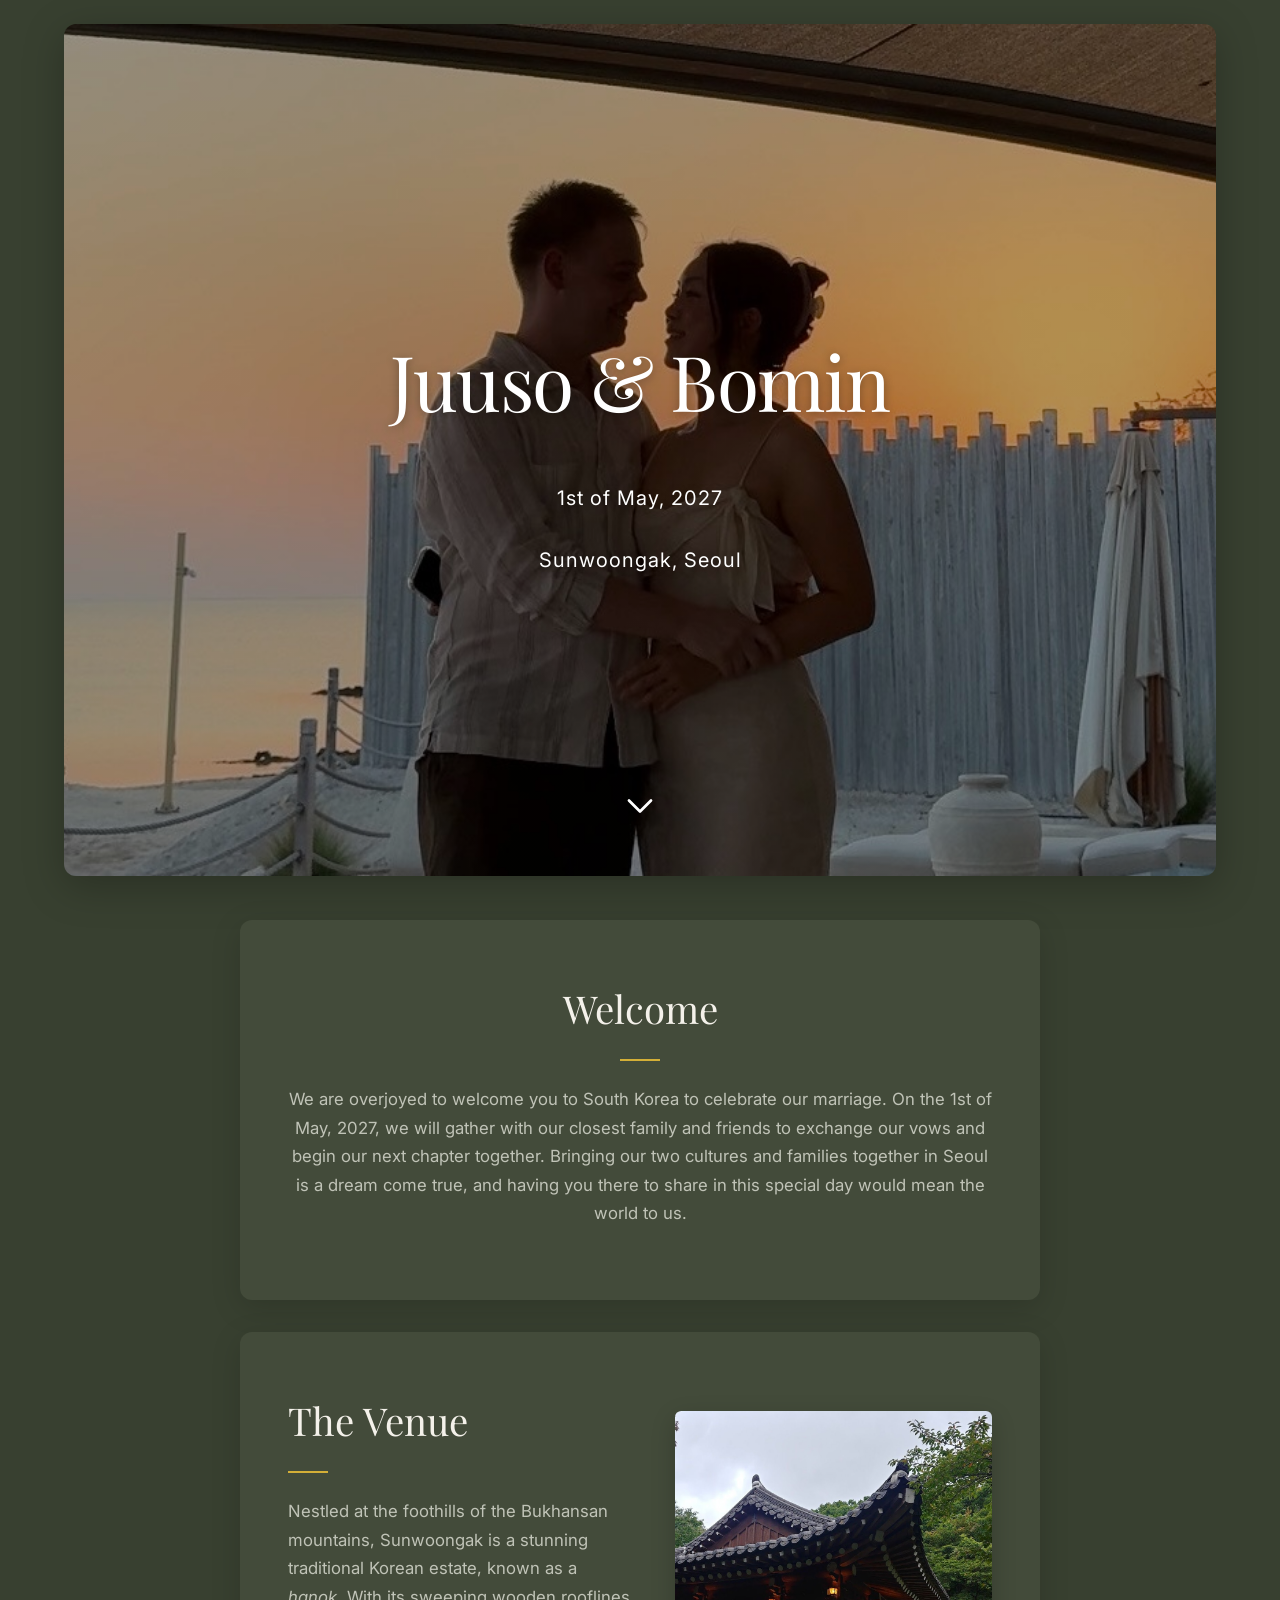
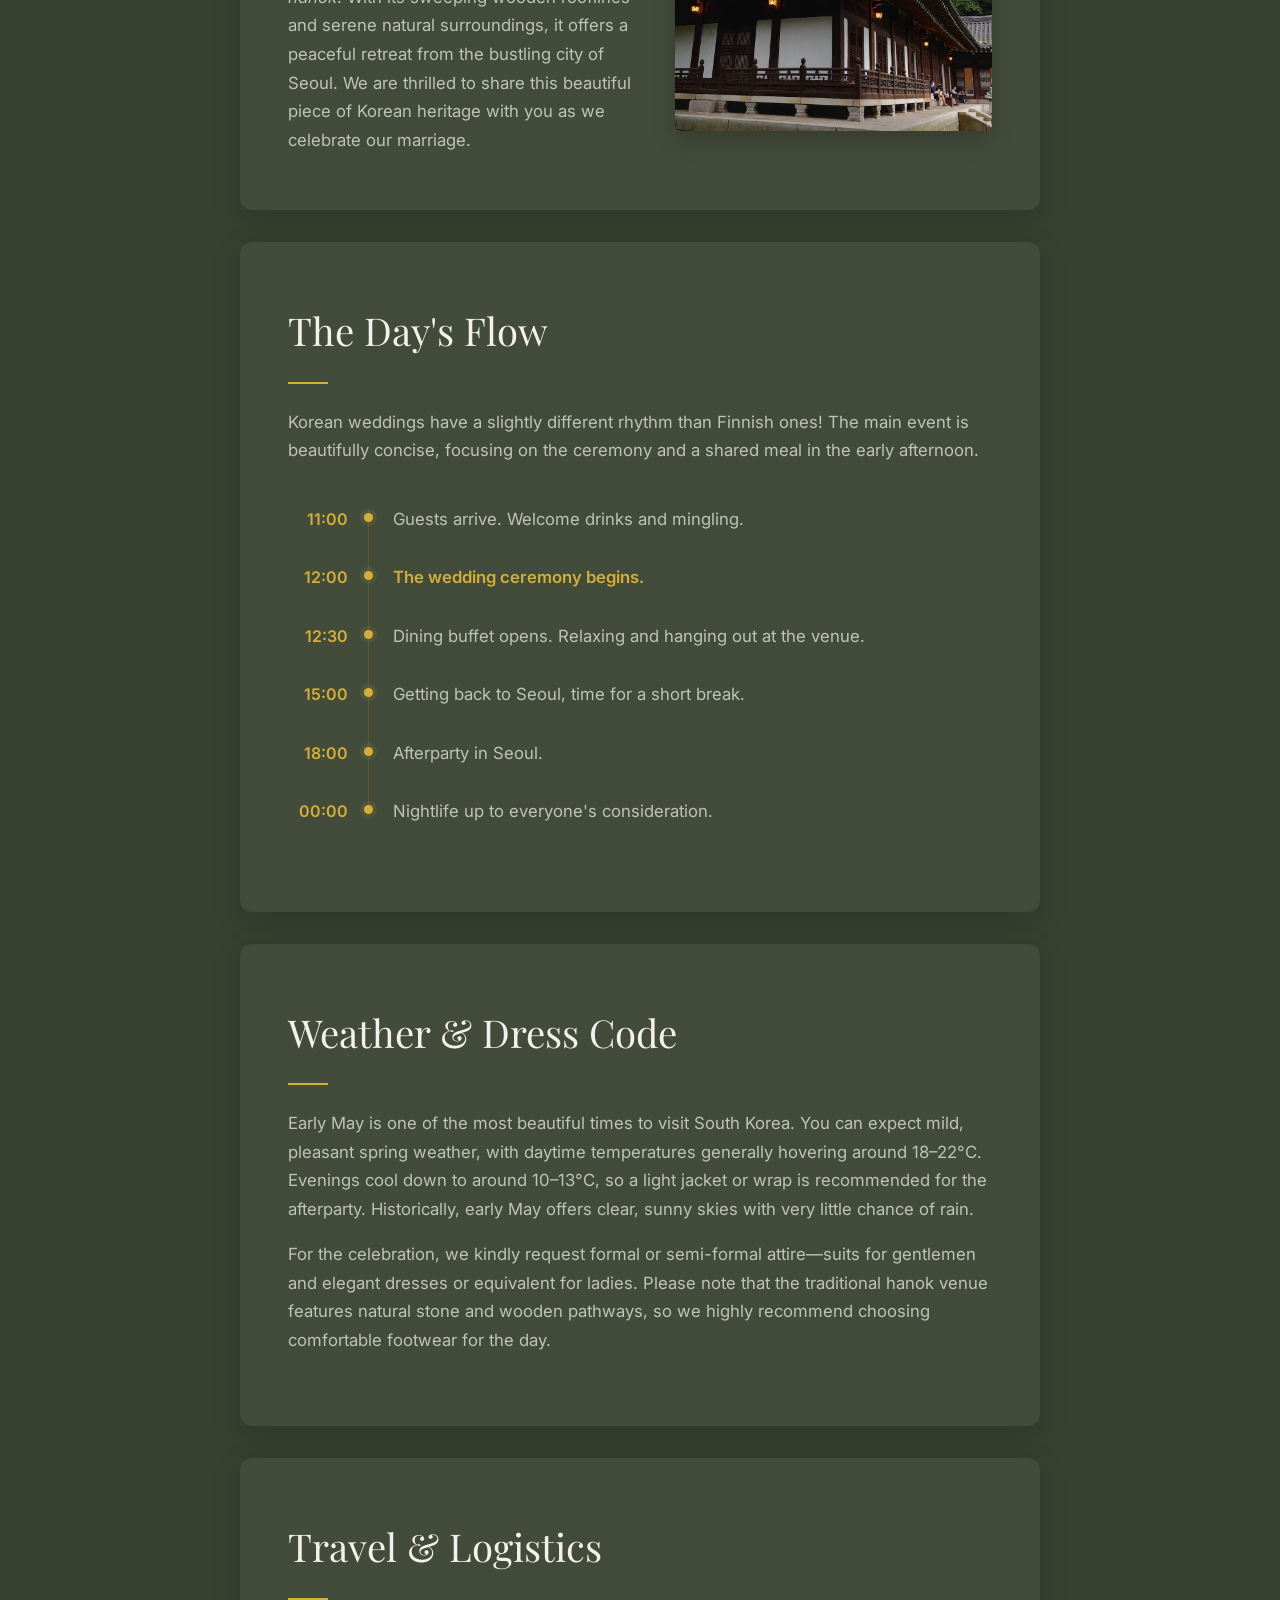
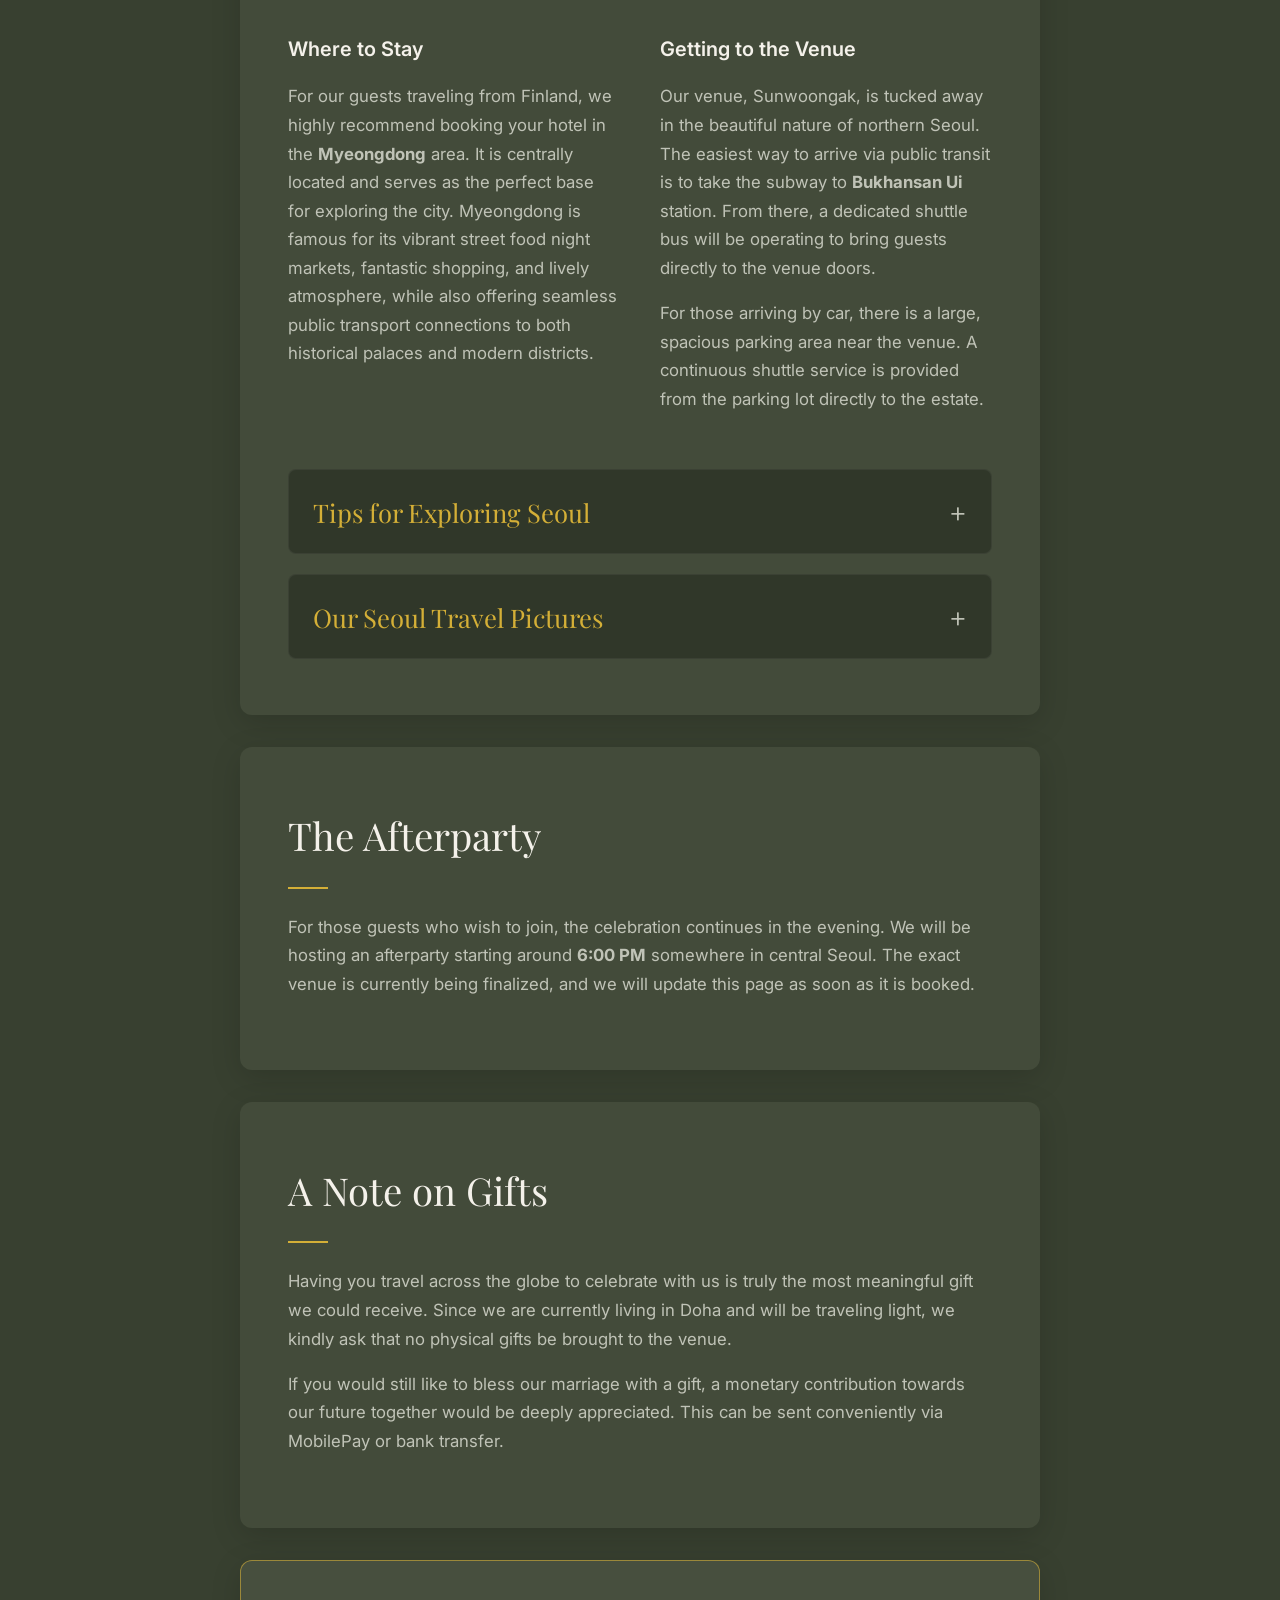
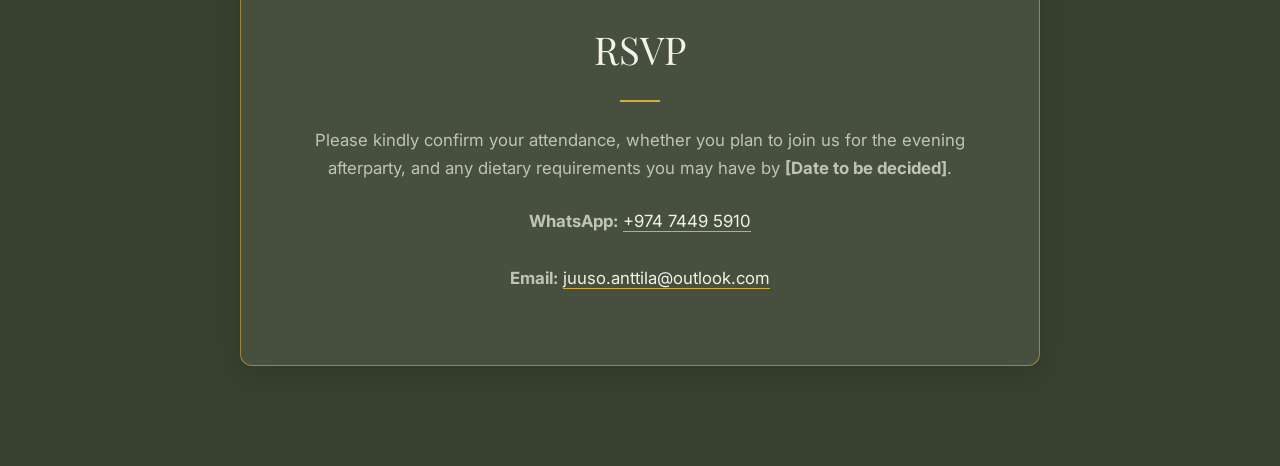
==== wedding/index.html @ f3946987 "Update index.html" ====
<!DOCTYPE html>
<html lang="en">
<head>
    <meta charset="UTF-8">
    <meta name="viewport" content="width=device-width, initial-scale=1.0">
    <title>Juuso & Bomin - Wedding</title>
    <style>
        @import url('https://fonts.googleapis.com/css2?family=Inter:wght@300;400;600&family=Playfair+Display:ital,wght@0,400;0,600;1,400&display=swap');

        :root {
            /* Elegant Dark Olive Palette */
            --bg-color: #384030; 
            --alt-bg: #434B3A; 
            --inset-bg: #303729; 
            --text-main: #F4F1EA; 
            --text-muted: #C0C3B7; 
            --accent: #D4AF37; 
            --divider: rgba(212, 175, 55, 0.15); 
        }

        html {
            scroll-behavior: smooth;
        }

        body {
            margin: 0;
            padding: 0;
            background-color: var(--bg-color);
            color: var(--text-main);
            font-family: 'Inter', sans-serif;
            -webkit-font-smoothing: antialiased;
            line-height: 1.7;
        }

        h1, h2, h3 {
            font-family: 'Playfair Display', serif;
            font-weight: 400;
            margin: 0;
        }

        .container {
            max-width: 800px;
            margin: 0 auto;
            padding: 0 24px;
        }

        /* Floating Card Design for Content Sections */
        .container section {
            background-color: var(--alt-bg);
            border-radius: 12px;
            padding: 56px 48px;
            margin-bottom: 32px;
            box-shadow: 0 8px 30px rgba(0, 0, 0, 0.15);
            opacity: 0;
            animation: fadeInUp 0.8s ease-out forwards;
        }

        .container section:first-of-type { margin-top: 20px; }
        .container section:last-of-type { margin-bottom: 100px; }
        
        .container section:nth-child(1) { animation-delay: 0.1s; }
        .container section:nth-child(2) { animation-delay: 0.2s; }
        .container section:nth-child(3) { animation-delay: 0.3s; }
        .container section:nth-child(4) { animation-delay: 0.4s; }
        .container section:nth-child(5) { animation-delay: 0.5s; }
        .container section:nth-child(6) { animation-delay: 0.6s; }

        @keyframes fadeInUp {
            from { opacity: 0; transform: translateY(20px); }
            to { opacity: 1; transform: translateY(0); }
        }

        /* Boxed Hero Section Wrapper */
        .hero-wrapper {
            height: 100vh;
            padding: 24px; 
            box-sizing: border-box;
            width: 100%;
            max-width: 1200px; 
            margin: 0 auto;
        }

        .hero {
            display: flex;
            flex-direction: column;
            justify-content: center;
            align-items: center;
            height: 100%; 
            width: 100%;
            border-radius: 12px;
            text-align: center;
            padding: 0 24px;
            position: relative;
            box-sizing: border-box;
            background-image: linear-gradient(rgba(0, 0, 0, 0.3), rgba(0, 0, 0, 0.3)), url('couple.jpg');
            background-size: cover;
            background-position: center; 
            box-shadow: 0 10px 40px rgba(0,0,0,0.25); 
            overflow: hidden;
        }

        .hero h1 {
            font-size: 4.8rem; 
            letter-spacing: -0.02em;
            margin-bottom: 16px;
            color: #FFFFFF; 
            text-shadow: 0 2px 10px rgba(0,0,0,0.3); 
        }

        .hero p {
            font-size: 1.25rem;
            color: #FFFFFF;
            margin-bottom: 8px;
            letter-spacing: 0.05em;
            text-shadow: 0 2px 10px rgba(0,0,0,0.3);
        }

        /* Glowing Scroll Arrow */
        .scroll-arrow {
            position: absolute;
            bottom: 40px;
            left: 50%;
            margin-left: -22px; 
            color: #FFFFFF;
            text-decoration: none;
            animation: scrollPulse 2.5s infinite;
            transition: opacity 0.3s ease;
        }

        .scroll-arrow:hover { opacity: 0.7; }

        @keyframes scrollPulse {
            0% { transform: translateY(0); opacity: 0.6; filter: drop-shadow(0 0 4px rgba(255, 255, 255, 0.3)); }
            50% { transform: translateY(12px); opacity: 1; filter: drop-shadow(0 0 14px rgba(255, 255, 255, 0.95)); }
            100% { transform: translateY(0); opacity: 0.6; filter: drop-shadow(0 0 4px rgba(255, 255, 255, 0.3)); }
        }

        /* Floating RSVP Button */
        .floating-rsvp {
            position: fixed;
            bottom: 32px;
            right: 32px;
            background-color: var(--inset-bg);
            color: var(--accent);
            border: 1px solid var(--accent);
            font-family: 'Playfair Display', serif;
            font-size: 1.2rem;
            padding: 12px 28px;
            border-radius: 30px;
            text-decoration: none;
            z-index: 50;
            opacity: 0;
            visibility: hidden;
            transform: translateY(20px);
            transition: opacity 0.4s ease, visibility 0.4s ease, transform 0.4s ease, background-color 0.3s ease;
        }

        .floating-rsvp.visible {
            opacity: 1;
            visibility: visible;
            transform: translateY(0);
            animation: rsvpButtonGlow 1.8s ease-in-out infinite alternate;
        }

        .floating-rsvp:hover {
            background-color: #353D2E;
            transform: translateY(-3px);
        }

        @keyframes rsvpButtonGlow {
            0% { box-shadow: 0 8px 24px rgba(0,0,0,0.4), 0 0 10px rgba(212, 175, 55, 0.3); }
            100% { box-shadow: 0 8px 24px rgba(0,0,0,0.4), 0 0 40px rgba(212, 175, 55, 0.9); }
        }

        /* Information Blocks Formatting */
        .info-block h2, .split-section h2 {
            font-size: 2.4rem;
            margin-bottom: 24px;
            color: var(--text-main);
            position: relative;
            padding-bottom: 20px;
        }

        .info-block h2::after, .split-section h2::after {
            content: '';
            position: absolute;
            left: 0;
            bottom: 0;
            width: 40px;
            height: 2px;
            background-color: var(--accent);
        }

        .centered-block { text-align: center; }
        .centered-block h2::after { left: 50%; margin-left: -20px; }

        .info-block h3 {
            font-size: 1.25rem;
            margin-bottom: 12px;
            font-family: 'Inter', sans-serif;
            font-weight: 600;
            color: var(--text-main);
            margin-top: 32px;
        }

        .info-block h3:first-of-type { margin-top: 0; }
        
        .info-block p {
            color: var(--text-muted);
            margin-bottom: 16px;
            font-size: 1.05rem;
        }

        .info-block a {
            color: var(--text-main);
            text-decoration: none;
            border-bottom: 1px solid var(--accent);
            transition: color 0.3s ease;
        }

        .info-block a:hover { color: var(--accent); }

        /* Venue Image Block */
        .split-section {
            display: flex;
            align-items: center;
            gap: 40px;
        }

        .split-text { flex: 1; }
        .split-text h2 { font-family: 'Playfair Display', serif; font-weight: 400; margin-top: 0; }
        .split-text p { color: var(--text-muted); font-size: 1.05rem; margin: 0 0 16px 0; }
        .split-text p:last-child { margin-bottom: 0; }

        .split-image-side {
            flex: 0 0 45%; 
            height: 320px;
            border-radius: 6px;
            background-size: cover;
            background-position: center;
            box-shadow: 0 8px 24px rgba(0,0,0,0.2); 
            background-image: url('sunwoongak.jpeg');
        }

        /* Two Column Text Layout for Travel & Logistics */
        .two-column-text {
            display: flex;
            gap: 40px;
            margin-top: 32px;
            margin-bottom: 40px;
        }

        .two-column-text > div { flex: 1; }

        /* Modal Trigger Buttons */
        .tips-button {
            background-color: var(--inset-bg);
            border: 1px solid rgba(255, 255, 255, 0.05);
            border-radius: 8px;
            padding: 24px;
            margin-top: 20px;
            width: 100%;
            text-align: left;
            cursor: pointer;
            display: flex;
            justify-content: space-between;
            align-items: center;
            transition: all 0.3s ease;
        }

        .tips-button:hover { background-color: #353D2E; }

        .tips-button span:first-child {
            font-family: 'Playfair Display', serif;
            font-size: 1.6rem;
            color: var(--accent);
        }

        .tips-button .plus-icon {
            font-family: 'Inter', sans-serif;
            font-size: 1.8rem;
            font-weight: 300;
            color: var(--text-muted);
        }

        /* Full-Screen Modal Styling */
        .tips-modal {
            background-color: var(--alt-bg);
            border: 1px solid var(--divider);
            border-radius: 12px;
            width: 90vw;
            max-width: 700px;
            max-height: 85vh;
            padding: 0;
            box-shadow: 0 20px 60px rgba(0,0,0,0.5);
            margin: auto; 
        }
        
        .tips-modal::backdrop {
            background: rgba(0, 0, 0, 0.7);
            backdrop-filter: blur(4px); 
        }

        .modal-header {
            display: flex;
            justify-content: space-between;
            align-items: center;
            padding: 24px 32px;
            border-bottom: 1px solid var(--divider);
            position: sticky;
            top: 0;
            background-color: var(--alt-bg);
            border-top-left-radius: 12px;
            border-top-right-radius: 12px;
            z-index: 10;
        }

        .modal-header h2 {
            font-family: 'Playfair Display', serif;
            font-size: 1.8rem;
            color: var(--accent);
            margin: 0;
        }

        .close-modal-btn {
            background: none;
            border: none;
            color: var(--text-main);
            font-size: 1.4rem;
            cursor: pointer;
            padding: 8px;
            transition: color 0.3s ease;
        }

        .close-modal-btn:hover { color: var(--accent); }

        .modal-content {
            padding: 32px;
            overflow-y: auto;
        }

        .modal-content h3 {
            font-family: 'Playfair Display', serif;
            font-size: 1.4rem;
            color: var(--text-main);
            margin: 24px 0 12px 0;
            border-bottom: 1px solid var(--divider);
            padding-bottom: 8px;
        }

        .modal-content h3:first-child { margin-top: 0; }

        .modal-content ul {
            padding-left: 20px;
            color: var(--text-muted);
            font-size: 1.05rem;
            margin: 0 0 24px 0;
        }
        
        .modal-content ul:last-child { margin-bottom: 0; }
        .modal-content li { margin-bottom: 16px; line-height: 1.8; }
        .modal-content strong { color: var(--text-main); }

        /* Photo Gallery inside Modal */
        .photo-gallery img {
            width: 100%;
            height: auto;
            border-radius: 8px;
            margin-bottom: 24px;
            box-shadow: 0 4px 16px rgba(0,0,0,0.3);
            display: block;
        }
        .photo-gallery img:last-child {
            margin-bottom: 0;
        }

        /* Highlighted Timeline Event */
    .timeline li.highlight-event .time,
    .timeline li.highlight-event .event {
        color: var(--accent);
        font-weight: 600;
    }

        /* Visual Timeline */
        .timeline { list-style: none; padding: 0; margin: 40px 0 0 0; position: relative; }
        .timeline::before {
            content: ''; position: absolute; top: 5px; bottom: 20px; left: 80px;
            width: 1px; background-color: var(--divider);
        }
        .timeline li { display: flex; margin-bottom: 30px; position: relative; }
        .timeline li::before {
            content: ''; position: absolute; left: 76px; top: 8px; width: 9px; height: 9px;
            border-radius: 50%; background-color: var(--accent); 
            box-shadow: 0 0 0 4px rgba(212, 175, 55, 0.1); 
        }
        .timeline .time { font-weight: 600; width: 60px; flex-shrink: 0; color: var(--accent); text-align: right; padding-right: 0; margin-top: 1px; }
        .timeline .event { color: var(--text-muted); margin-left: 45px; flex: 1; font-size: 1.05rem; }

        /* The Custom RSVP Block with Glowing Breathing Effect */
        .container section.rsvp-block { 
            background-color: #474F3E; 
            border: 1px solid rgba(212, 175, 55, 0.6); 
            animation: fadeInUp 0.8s ease-out forwards, rsvpGlow 1.8s ease-in-out infinite alternate;
        }

        @keyframes rsvpGlow {
            0% { box-shadow: 0 8px 30px rgba(0,0,0,0.15), 0 0 10px rgba(212, 175, 55, 0.2); }
            100% { box-shadow: 0 8px 30px rgba(0,0,0,0.15), 0 0 45px rgba(212, 175, 55, 0.8); }
        }

        /* Mobile Adjustments */
        @media (max-width: 700px) {
            .hero-wrapper { padding: 16px; } 
            .hero h1 { font-size: 3.5rem; }
            
            .container section { 
                padding: 40px 24px; 
                margin-bottom: 24px; 
            }
            .container section:first-of-type { margin-top: 16px; }
            
            .split-section { flex-direction: column-reverse; gap: 32px; }
            .split-image-side { flex: none; width: 100%; height: 240px; }
            
            .two-column-text { flex-direction: column; gap: 24px; }
            
            .timeline::before { left: 5px; }
            .timeline li { flex-direction: column; margin-bottom: 28px; }
            .timeline li::before { left: 1px; top: 7px; }
            .timeline .time { text-align: left; margin-left: 25px; margin-bottom: 6px; }
            .timeline .event { margin-left: 25px; }
            
            .modal-header { padding: 20px 24px; }
            .modal-content { padding: 24px; }

            .floating-rsvp {
                bottom: 24px;
                right: 24px;
                padding: 10px 24px;
                font-size: 1.1rem;
            }
        }
    </style>
</head>
<body>

    <!-- Boxed Hero Section -->
    <div class="hero-wrapper">
        <section class="hero">
            <h1>Juuso & Bomin</h1>
            <p>1st of May, 2027</p>
            <p>Sunwoongak, Seoul</p>
            
            <!-- Glowing Down Arrow -->
            <a href="#welcome" class="scroll-arrow" aria-label="Scroll down">
                <svg width="44" height="44" viewBox="0 0 24 24" fill="none" stroke="currentColor" stroke-width="1.5" stroke-linecap="round" stroke-linejoin="round">
                    <polyline points="6 9 12 15 18 9"></polyline>
                </svg>
            </a>
        </section>
    </div>

    <!-- Floating RSVP Button (Fades in on scroll) -->
    <a href="#rsvp-section" id="floating-rsvp" class="floating-rsvp">RSVP</a>

    <!-- Content Sections wrapped in Cards -->
    <div class="container">
        
        <!-- Welcome Section -->
        <section class="info-block centered-block" id="welcome">
            <h2>Welcome</h2>
            <p>We are overjoyed to welcome you to South Korea to celebrate our marriage. On the 1st of May, 2027, we will gather with our closest family and friends to exchange our vows and begin our next chapter together. Bringing our two cultures and families together in Seoul is a dream come true, and having you there to share in this special day would mean the world to us.</p>
        </section>

        <!-- The Venue -->
        <section class="split-section">
            <div class="split-text">
                <h2>The Venue</h2>
                <p>Nestled at the foothills of the Bukhansan mountains, Sunwoongak is a stunning traditional Korean estate, known as a <em>hanok</em>. With its sweeping wooden rooflines and serene natural surroundings, it offers a peaceful retreat from the bustling city of Seoul. We are thrilled to share this beautiful piece of Korean heritage with you as we celebrate our marriage.</p>
            </div>
            <div class="split-image-side"></div>
        </section>

        <!-- The Schedule -->
        <section class="info-block">
            <h2>The Day's Flow</h2>
            <p>Korean weddings have a slightly different rhythm than Finnish ones! The main event is beautifully concise, focusing on the ceremony and a shared meal in the early afternoon.</p>
            
            <ul class="timeline">
                <li>
                    <span class="time">11:00</span>
                    <span class="event">Guests arrive. Welcome drinks and mingling.</span>
                </li>
                <li class="highlight-event">
                    <span class="time">12:00</span>
                    <span class="event">The wedding ceremony begins.</span>
                </li>
                <li>
                    <span class="time">12:30</span>
                    <span class="event">Dining buffet opens. Relaxing and hanging out at the venue.</span>
                </li>
                <li>
                    <span class="time">15:00</span>
                    <span class="event">Getting back to Seoul, time for a short break.</span>
                </li>
                <li>
                    <span class="time">18:00</span>
                    <span class="event">Afterparty in Seoul.</span>
                </li>
                <li>
                    <span class="time">00:00</span>
                    <span class="event">Nightlife up to everyone's consideration.</span>
                </li>
            </ul>
        </section>

        <!-- Weather & Dress Code -->
        <section class="info-block">
            <h2>Weather & Dress Code</h2>
            <p>Early May is one of the most beautiful times to visit South Korea. You can expect mild, pleasant spring weather, with daytime temperatures generally hovering around 18–22°C. Evenings cool down to around 10–13°C, so a light jacket or wrap is recommended for the afterparty. Historically, early May offers clear, sunny skies with very little chance of rain.</p>
            <p>For the celebration, we kindly request formal or semi-formal attire—suits for gentlemen and elegant dresses or equivalent for ladies. Please note that the traditional hanok venue features natural stone and wooden pathways, so we highly recommend choosing comfortable footwear for the day.</p>
        </section>

        <!-- Travel & Logistics -->
        <section class="info-block">
            <h2>Travel & Logistics</h2>
            
            <div class="two-column-text">
                <div>
                    <h3 style="margin-top: 0;">Where to Stay</h3>
                    <p>For our guests traveling from Finland, we highly recommend booking your hotel in the <strong>Myeongdong</strong> area. It is centrally located and serves as the perfect base for exploring the city. Myeongdong is famous for its vibrant street food night markets, fantastic shopping, and lively atmosphere, while also offering seamless public transport connections to both historical palaces and modern districts.</p>
                </div>
                <div>
                    <h3 style="margin-top: 0;">Getting to the Venue</h3>
                    <p>Our venue, Sunwoongak, is tucked away in the beautiful nature of northern Seoul. The easiest way to arrive via public transit is to take the subway to <strong>Bukhansan Ui</strong> station. From there, a dedicated shuttle bus will be operating to bring guests directly to the venue doors.</p>
                    <p>For those arriving by car, there is a large, spacious parking area near the venue. A continuous shuttle service is provided from the parking lot directly to the estate.</p>
                </div>
            </div>

            <!-- Tips Modal Trigger Button -->
            <button id="open-tips" class="tips-button" aria-label="Open tips for exploring Seoul">
                <span>Tips for Exploring Seoul</span>
                <span class="plus-icon">+</span>
            </button>

            <!-- Photos Modal Trigger Button -->
            <button id="open-photos" class="tips-button" aria-label="Open our Seoul travel pictures">
                <span>Our Seoul Travel Pictures</span>
                <span class="plus-icon">+</span>
            </button>
        </section>

        <!-- Afterparty -->
        <section class="info-block">
            <h2>The Afterparty</h2>
            <p>For those guests who wish to join, the celebration continues in the evening. We will be hosting an afterparty starting around <strong>6:00 PM</strong> somewhere in central Seoul. The exact venue is currently being finalized, and we will update this page as soon as it is booked.</p>
        </section>

        <!-- A Note on Gifts -->
        <section class="info-block">
            <h2>A Note on Gifts</h2>
            <p>Having you travel across the globe to celebrate with us is truly the most meaningful gift we could receive. Since we are currently living in Doha and will be traveling light, we kindly ask that no physical gifts be brought to the venue.</p>
            <p>If you would still like to bless our marriage with a gift, a monetary contribution towards our future together would be deeply appreciated. This can be sent conveniently via MobilePay or bank transfer.</p>
        </section>

        <!-- RSVP Block -->
        <section class="info-block centered-block rsvp-block" id="rsvp-section">
            <h2>RSVP</h2>
            <p>Please kindly confirm your attendance, whether you plan to join us for the evening afterparty, and any dietary requirements you may have by <strong>[Date to be decided]</strong>.</p>
            <p style="margin-top: 24px;">
                <strong>WhatsApp:</strong> <a href="https://wa.me/97474495910" target="_blank">+974 7449 5910</a><br><br>
                <strong>Email:</strong> <a href="mailto:juuso.anttila@outlook.com">juuso.anttila@outlook.com</a>
            </p>
        </section>
    </div>

    <!-- The Native HTML Modal overlay for Seoul Tips -->
    <dialog id="tips-modal" class="tips-modal">
        <div class="modal-header">
            <h2>Exploring Seoul</h2>
            <button id="close-tips" class="close-modal-btn" aria-label="Close tips">✕</button>
        </div>
        <div class="modal-content">
            
            <h3>Getting Around</h3>
            <ul>
                <li><strong>Navigate like a Local:</strong> Google Maps does not provide walking directions in Korea. We highly recommend downloading <strong>Naver Map</strong> (or KakaoMap) before you arrive—it's essential for navigating the city!</li>
                <li><strong>T-Money Card:</strong> The easiest way to pay for public transit. You can buy and top up a T-Money card (cash only) at any convenience store like CU, GS25, or 7-Eleven.</li>
                <li><strong>Airport to City:</strong> Trains (AREX) and Airport Limousine buses are excellent ways to get from Incheon Airport to Seoul. However, because local cards are often needed at automated kiosks, buying your initial tickets at the manned airport counters with cash or a credit card might be easiest.</li>
                <li><strong>Taxis:</strong> <strong>Uber</strong> works perfectly in Seoul. It automatically dispatches local "UT" taxis and charges your linked card, skipping any language or payment barriers entirely.</li>
            </ul>

            <h3>Sights & Culture</h3>
            <ul>
                <li><strong>Palaces & Hanboks:</strong> A visit to <strong>Gyeongbokgung Palace</strong> is highly recommended. If you rent and wear a traditional <em>hanbok</em> from one of the nearby rental shops, your entry to the palace is completely free! (Be sure to check opening hours, as palaces often close on Tuesdays).</li>
                <li><strong>Hanok Village:</strong> Wander through the beautifully preserved <strong>Bukchon Hanok Village</strong> to see hundreds of traditional Korean homes nestled right in the middle of the modern city.</li>
                <li><strong>Namsan Seoul Tower:</strong> For breathtaking views of the massive cityscape, head up to the base level of Namsan Tower. The viewing decks at the base are free and offer a stunning panorama, especially at sunset.</li>
            </ul>

            <h3>Food & Drink</h3>
            <ul>
                <li><strong>Korean BBQ & Delicacies:</strong> <strong>Korean Barbecue</strong> is an absolute must, and fantastic restaurants are incredibly easy to find on almost every corner. Don’t miss out on trying other local favorites like Korean fried chicken, bibimbap, and street food.</li>
                <li><strong>Cafe Culture:</strong> Seoul’s cafe scene is legendary. Amazing breakfast and brunch cafes are tucked into every neighborhood. Just use Naver Map to search "Cafe" around your location, or explore trendy areas like Seongsu-dong or Yeonnam-dong.</li>
            </ul>

            <h3>Shopping & Nightlife</h3>
            <ul>
                <li><strong>Myeongdong Shopping:</strong> Myeongdong is shopping heaven. Visit the massive Lotte Department Store and the surrounding streets. Remember to carry your physical passport—many stores offer immediate tax-free discounts right at the checkout.</li>
                <li><strong>Itaewon:</strong> For nightlife and partying, the vibrant streets behind the Hamilton Hotel in <strong>Itaewon</strong> are famous for a fantastic mix of bars, lounges, and clubs.</li>
            </ul>

            <h3>Helpful Extras</h3>
            <ul>
                <li><strong>Translation:</strong> Download the <strong>Papago</strong> app for the most accurate Korean-to-English translations (far superior to Google Translate here).</li>
                <li><strong>Tipping:</strong> There is absolutely <strong>no tipping</strong> in South Korea. It is not expected in restaurants, taxis, or hotels!</li>
            </ul>

        </div>
    </dialog>

    <!-- The Native HTML Modal overlay for Seoul Travel Pictures -->
    <dialog id="photos-modal" class="tips-modal">
        <div class="modal-header">
            <h2>Our Seoul Travel Pictures</h2>
            <button id="close-photos" class="close-modal-btn" aria-label="Close photos">✕</button>
        </div>
        <div class="modal-content photo-gallery">
            <img src="photo1.jpeg" alt="Seoul Travel Photo 1" loading="lazy">
            <img src="photo2.jpeg" alt="Seoul Travel Photo 2" loading="lazy">
            <img src="photo3.jpeg" alt="Seoul Travel Photo 3" loading="lazy">
            <img src="photo4.jpeg" alt="Seoul Travel Photo 4" loading="lazy">
            <img src="photo5.jpeg" alt="Seoul Travel Photo 5" loading="lazy">
            <img src="photo6.jpeg" alt="Seoul Travel Photo 6" loading="lazy">
            <img src="photo7.jpeg" alt="Seoul Travel Photo 7" loading="lazy">
            <img src="photo8.jpeg" alt="Seoul Travel Photo 8" loading="lazy">
            <img src="photo9.jpeg" alt="Seoul Travel Photo 9" loading="lazy">
            <img src="photo10.jpeg" alt="Seoul Travel Photo 10" loading="lazy">
            <img src="photo11.jpeg" alt="Seoul Travel Photo 11" loading="lazy">
            <img src="photo12.jpeg" alt="Seoul Travel Photo 12" loading="lazy">
            <img src="photo13.jpeg" alt="Seoul Travel Photo 13" loading="lazy">
            <img src="photo14.jpeg" alt="Seoul Travel Photo 14" loading="lazy">
            <img src="photo15.jpeg" alt="Seoul Travel Photo 15" loading="lazy">
            <img src="photo16.jpeg" alt="Seoul Travel Photo 16" loading="lazy">
            <img src="photo17.jpeg" alt="Seoul Travel Photo 17" loading="lazy">
            <img src="photo18.jpeg" alt="Seoul Travel Photo 18" loading="lazy">
            <img src="photo19.jpeg" alt="Seoul Travel Photo 19" loading="lazy">
            <img src="photo20.jpeg" alt="Seoul Travel Photo 20" loading="lazy">
        </div>
    </dialog>

    <script>
        // Reusable function to handle opening/closing modals cleanly
        function setupModal(openBtnId, modalId, closeBtnId) {
            const modal = document.getElementById(modalId);
            const openBtn = document.getElementById(openBtnId);
            const closeBtn = document.getElementById(closeBtnId);

            openBtn.addEventListener('click', () => {
                modal.showModal();
                document.body.style.overflow = 'hidden'; 
            });

            closeBtn.addEventListener('click', () => {
                modal.close();
                document.body.style.overflow = '';
            });

            modal.addEventListener('click', (e) => {
                const dialogDimensions = modal.getBoundingClientRect();
                if (
                    e.clientX < dialogDimensions.left ||
                    e.clientX > dialogDimensions.right ||
                    e.clientY < dialogDimensions.top ||
                    e.clientY > dialogDimensions.bottom
                ) {
                    modal.close();
                    document.body.style.overflow = '';
                }
            });
        }

        // Initialize both modals
        setupModal('open-tips', 'tips-modal', 'close-tips');
        setupModal('open-photos', 'photos-modal', 'close-photos');

        // Floating RSVP Button Logic
        const floatingRsvp = document.getElementById('floating-rsvp');
        window.addEventListener('scroll', () => {
            if (window.scrollY > window.innerHeight * 0.6) {
                floatingRsvp.classList.add('visible');
            } else {
                floatingRsvp.classList.remove('visible');
            }
        });
    </script>
</body>
</html>
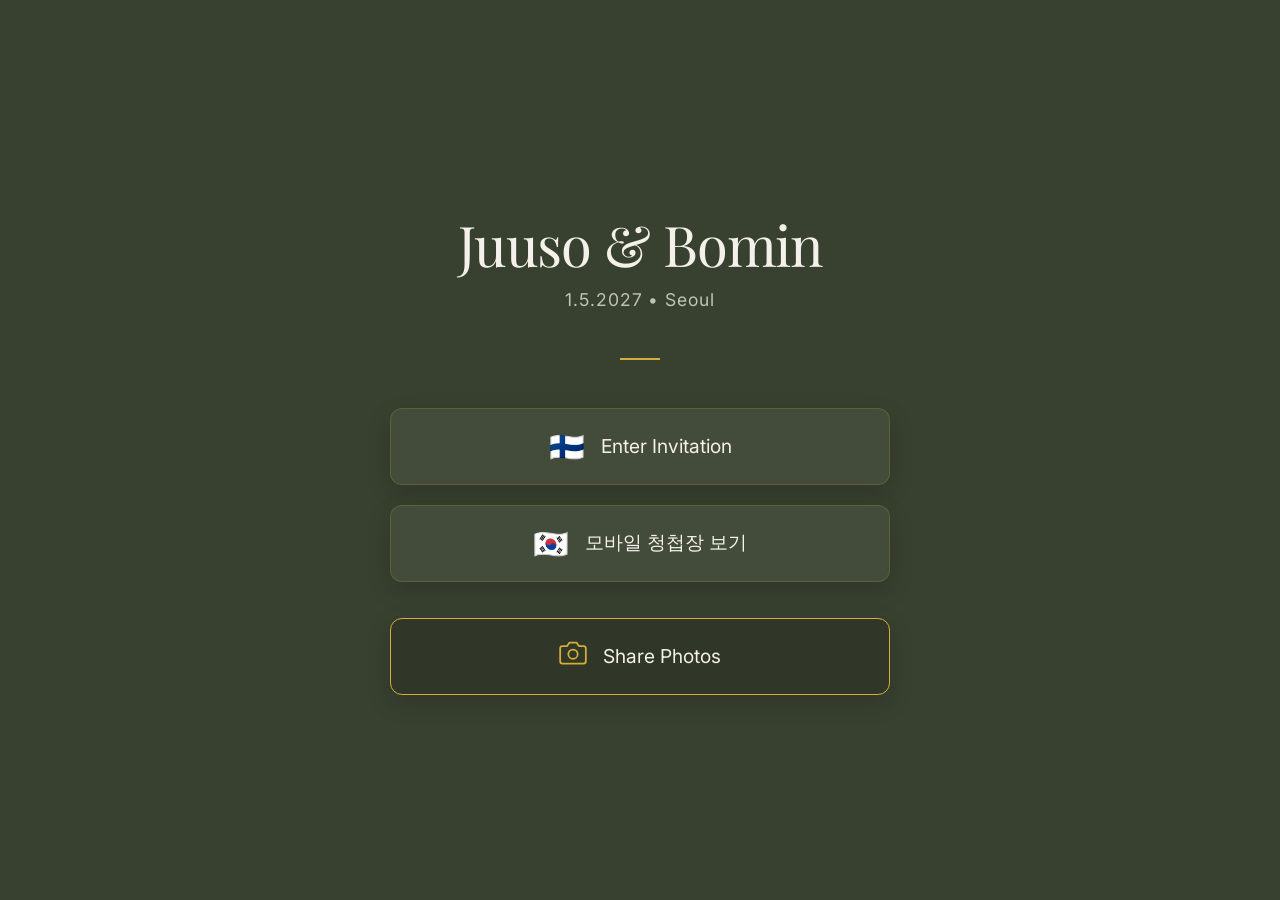
==== commit 978c2307: "Create index.html" ====
--- a/wedding/index.html
+++ b/wedding/index.html
@@ -3,695 +3,152 @@
 <head>
     <meta charset="UTF-8">
     <meta name="viewport" content="width=device-width, initial-scale=1.0">
-    <title>Juuso & Bomin - Wedding</title>
+    <title>Juuso & Bomin</title>
     <style>
         @import url('https://fonts.googleapis.com/css2?family=Inter:wght@300;400;600&family=Playfair+Display:ital,wght@0,400;0,600;1,400&display=swap');
 
         :root {
-            /* Elegant Dark Olive Palette */
-            --bg-color: #384030; 
+            var(--bg-color): #384030; 
             --alt-bg: #434B3A; 
-            --inset-bg: #303729; 
             --text-main: #F4F1EA; 
             --text-muted: #C0C3B7; 
             --accent: #D4AF37; 
-            --divider: rgba(212, 175, 55, 0.15); 
-        }
-
-        html {
-            scroll-behavior: smooth;
         }
 
         body {
             margin: 0;
             padding: 0;
-            background-color: var(--bg-color);
+            background-color: #384030; /* Deep Olive */
             color: var(--text-main);
             font-family: 'Inter', sans-serif;
             -webkit-font-smoothing: antialiased;
-            line-height: 1.7;
+            display: flex;
+            justify-content: center;
+            align-items: center;
+            min-height: 100vh;
+            text-align: center;
         }
 
-        h1, h2, h3 {
-            font-family: 'Playfair Display', serif;
-            font-weight: 400;
-            margin: 0;
+        .front-door-container {
+            padding: 40px 24px;
+            max-width: 500px;
+            width: 100%;
+            animation: fadeInUp 1s ease-out forwards;
         }
-
-        .container {
-            max-width: 800px;
-            margin: 0 auto;
-            padding: 0 24px;
-        }
-
-        /* Floating Card Design for Content Sections */
-        .container section {
-            background-color: var(--alt-bg);
-            border-radius: 12px;
-            padding: 56px 48px;
-            margin-bottom: 32px;
-            box-shadow: 0 8px 30px rgba(0, 0, 0, 0.15);
-            opacity: 0;
-            animation: fadeInUp 0.8s ease-out forwards;
-        }
-
-        .container section:first-of-type { margin-top: 20px; }
-        .container section:last-of-type { margin-bottom: 100px; }
-        
-        .container section:nth-child(1) { animation-delay: 0.1s; }
-        .container section:nth-child(2) { animation-delay: 0.2s; }
-        .container section:nth-child(3) { animation-delay: 0.3s; }
-        .container section:nth-child(4) { animation-delay: 0.4s; }
-        .container section:nth-child(5) { animation-delay: 0.5s; }
-        .container section:nth-child(6) { animation-delay: 0.6s; }
 
         @keyframes fadeInUp {
             from { opacity: 0; transform: translateY(20px); }
             to { opacity: 1; transform: translateY(0); }
         }
 
-        /* Boxed Hero Section Wrapper */
-        .hero-wrapper {
-            height: 100vh;
-            padding: 24px; 
-            box-sizing: border-box;
-            width: 100%;
-            max-width: 1200px; 
-            margin: 0 auto;
+        h1 {
+            font-family: 'Playfair Display', serif;
+            font-size: 3.5rem;
+            font-weight: 400;
+            margin: 0 0 8px 0;
+            color: var(--text-main);
+            letter-spacing: -0.02em;
         }
 
-        .hero {
-            display: flex;
-            flex-direction: column;
-            justify-content: center;
-            align-items: center;
-            height: 100%; 
-            width: 100%;
-            border-radius: 12px;
-            text-align: center;
-            padding: 0 24px;
-            position: relative;
-            box-sizing: border-box;
-            background-image: linear-gradient(rgba(0, 0, 0, 0.3), rgba(0, 0, 0, 0.3)), url('couple.jpg');
-            background-size: cover;
-            background-position: center; 
-            box-shadow: 0 10px 40px rgba(0,0,0,0.25); 
-            overflow: hidden;
+        .date-location {
+            font-size: 1.1rem;
+            color: var(--text-muted);
+            margin-bottom: 48px;
+            letter-spacing: 0.05em;
         }
 
-        .hero h1 {
-            font-size: 4.8rem; 
-            letter-spacing: -0.02em;
-            margin-bottom: 16px;
-            color: #FFFFFF; 
-            text-shadow: 0 2px 10px rgba(0,0,0,0.3); 
-        }
-
-        .hero p {
-            font-size: 1.25rem;
-            color: #FFFFFF;
-            margin-bottom: 8px;
-            letter-spacing: 0.05em;
-            text-shadow: 0 2px 10px rgba(0,0,0,0.3);
-        }
-
-        /* Glowing Scroll Arrow */
-        .scroll-arrow {
-            position: absolute;
-            bottom: 40px;
-            left: 50%;
-            margin-left: -22px; 
-            color: #FFFFFF;
-            text-decoration: none;
-            animation: scrollPulse 2.5s infinite;
-            transition: opacity 0.3s ease;
-        }
-
-        .scroll-arrow:hover { opacity: 0.7; }
-
-        @keyframes scrollPulse {
-            0% { transform: translateY(0); opacity: 0.6; filter: drop-shadow(0 0 4px rgba(255, 255, 255, 0.3)); }
-            50% { transform: translateY(12px); opacity: 1; filter: drop-shadow(0 0 14px rgba(255, 255, 255, 0.95)); }
-            100% { transform: translateY(0); opacity: 0.6; filter: drop-shadow(0 0 4px rgba(255, 255, 255, 0.3)); }
-        }
-
-        /* Floating RSVP Button */
-        .floating-rsvp {
-            position: fixed;
-            bottom: 32px;
-            right: 32px;
-            background-color: var(--inset-bg);
-            color: var(--accent);
-            border: 1px solid var(--accent);
-            font-family: 'Playfair Display', serif;
-            font-size: 1.2rem;
-            padding: 12px 28px;
-            border-radius: 30px;
-            text-decoration: none;
-            z-index: 50;
-            opacity: 0;
-            visibility: hidden;
-            transform: translateY(20px);
-            transition: opacity 0.4s ease, visibility 0.4s ease, transform 0.4s ease, background-color 0.3s ease;
-        }
-
-        .floating-rsvp.visible {
-            opacity: 1;
-            visibility: visible;
-            transform: translateY(0);
-            animation: rsvpButtonGlow 1.8s ease-in-out infinite alternate;
-        }
-
-        .floating-rsvp:hover {
-            background-color: #353D2E;
-            transform: translateY(-3px);
-        }
-
-        @keyframes rsvpButtonGlow {
-            0% { box-shadow: 0 8px 24px rgba(0,0,0,0.4), 0 0 10px rgba(212, 175, 55, 0.3); }
-            100% { box-shadow: 0 8px 24px rgba(0,0,0,0.4), 0 0 40px rgba(212, 175, 55, 0.9); }
-        }
-
-        /* Information Blocks Formatting */
-        .info-block h2, .split-section h2 {
-            font-size: 2.4rem;
-            margin-bottom: 24px;
-            color: var(--text-main);
-            position: relative;
-            padding-bottom: 20px;
-        }
-
-        .info-block h2::after, .split-section h2::after {
-            content: '';
-            position: absolute;
-            left: 0;
-            bottom: 0;
+        .divider {
             width: 40px;
             height: 2px;
             background-color: var(--accent);
+            margin: 0 auto 48px auto;
         }
 
-        .centered-block { text-align: center; }
-        .centered-block h2::after { left: 50%; margin-left: -20px; }
-
-        .info-block h3 {
-            font-size: 1.25rem;
-            margin-bottom: 12px;
-            font-family: 'Inter', sans-serif;
-            font-weight: 600;
-            color: var(--text-main);
-            margin-top: 32px;
+        /* Elegant Menu Buttons */
+        .menu-grid {
+            display: flex;
+            flex-direction: column;
+            gap: 20px;
         }
 
-        .info-block h3:first-of-type { margin-top: 0; }
-        
-        .info-block p {
-            color: var(--text-muted);
-            margin-bottom: 16px;
-            font-size: 1.05rem;
+        .nav-btn {
+            display: flex;
+            align-items: center;
+            justify-content: center;
+            background-color: var(--alt-bg);
+            color: var(--text-main);
+            text-decoration: none;
+            padding: 20px 32px;
+            border-radius: 12px;
+            font-size: 1.2rem;
+            border: 1px solid rgba(212, 175, 55, 0.2);
+            transition: all 0.3s ease;
+            box-shadow: 0 8px 24px rgba(0,0,0,0.15);
         }
 
-        .info-block a {
-            color: var(--text-main);
-            text-decoration: none;
-            border-bottom: 1px solid var(--accent);
-            transition: color 0.3s ease;
+        .nav-btn:hover {
+            background-color: #4A5340;
+            border-color: rgba(212, 175, 55, 0.6);
+            transform: translateY(-3px);
+            box-shadow: 0 12px 30px rgba(0,0,0,0.25);
         }
 
-        .info-block a:hover { color: var(--accent); }
-
-        /* Venue Image Block */
-        .split-section {
-            display: flex;
-            align-items: center;
-            gap: 40px;
+        .btn-icon {
+            font-size: 1.8rem;
+            margin-right: 16px;
         }
 
-        .split-text { flex: 1; }
-        .split-text h2 { font-family: 'Playfair Display', serif; font-weight: 400; margin-top: 0; }
-        .split-text p { color: var(--text-muted); font-size: 1.05rem; margin: 0 0 16px 0; }
-        .split-text p:last-child { margin-bottom: 0; }
-
-        .split-image-side {
-            flex: 0 0 45%; 
-            height: 320px;
-            border-radius: 6px;
-            background-size: cover;
-            background-position: center;
-            box-shadow: 0 8px 24px rgba(0,0,0,0.2); 
-            background-image: url('sunwoongak.jpeg');
+        /* Camera Button gets a special gold accent */
+        .camera-btn {
+            margin-top: 16px;
+            background-color: #303729;
+            border-color: var(--accent);
         }
 
-        /* Two Column Text Layout for Travel & Logistics */
-        .two-column-text {
-            display: flex;
-            gap: 40px;
-            margin-top: 32px;
-            margin-bottom: 40px;
+        .camera-btn:hover {
+            background-color: #3A4332;
+            border-color: var(--accent);
         }
 
-        .two-column-text > div { flex: 1; }
-
-        /* Modal Trigger Buttons */
-        .tips-button {
-            background-color: var(--inset-bg);
-            border: 1px solid rgba(255, 255, 255, 0.05);
-            border-radius: 8px;
-            padding: 24px;
-            margin-top: 20px;
-            width: 100%;
-            text-align: left;
-            cursor: pointer;
-            display: flex;
-            justify-content: space-between;
-            align-items: center;
-            transition: all 0.3s ease;
-        }
-
-        .tips-button:hover { background-color: #353D2E; }
-
-        .tips-button span:first-child {
-            font-family: 'Playfair Display', serif;
-            font-size: 1.6rem;
+        .camera-btn .btn-icon {
             color: var(--accent);
         }
 
-        .tips-button .plus-icon {
-            font-family: 'Inter', sans-serif;
-            font-size: 1.8rem;
-            font-weight: 300;
-            color: var(--text-muted);
-        }
-
-        /* Full-Screen Modal Styling */
-        .tips-modal {
-            background-color: var(--alt-bg);
-            border: 1px solid var(--divider);
-            border-radius: 12px;
-            width: 90vw;
-            max-width: 700px;
-            max-height: 85vh;
-            padding: 0;
-            box-shadow: 0 20px 60px rgba(0,0,0,0.5);
-            margin: auto; 
-        }
-        
-        .tips-modal::backdrop {
-            background: rgba(0, 0, 0, 0.7);
-            backdrop-filter: blur(4px); 
-        }
-
-        .modal-header {
-            display: flex;
-            justify-content: space-between;
-            align-items: center;
-            padding: 24px 32px;
-            border-bottom: 1px solid var(--divider);
-            position: sticky;
-            top: 0;
-            background-color: var(--alt-bg);
-            border-top-left-radius: 12px;
-            border-top-right-radius: 12px;
-            z-index: 10;
-        }
-
-        .modal-header h2 {
-            font-family: 'Playfair Display', serif;
-            font-size: 1.8rem;
-            color: var(--accent);
-            margin: 0;
-        }
-
-        .close-modal-btn {
-            background: none;
-            border: none;
-            color: var(--text-main);
-            font-size: 1.4rem;
-            cursor: pointer;
-            padding: 8px;
-            transition: color 0.3s ease;
-        }
-
-        .close-modal-btn:hover { color: var(--accent); }
-
-        .modal-content {
-            padding: 32px;
-            overflow-y: auto;
-        }
-
-        .modal-content h3 {
-            font-family: 'Playfair Display', serif;
-            font-size: 1.4rem;
-            color: var(--text-main);
-            margin: 24px 0 12px 0;
-            border-bottom: 1px solid var(--divider);
-            padding-bottom: 8px;
-        }
-
-        .modal-content h3:first-child { margin-top: 0; }
-
-        .modal-content ul {
-            padding-left: 20px;
-            color: var(--text-muted);
-            font-size: 1.05rem;
-            margin: 0 0 24px 0;
-        }
-        
-        .modal-content ul:last-child { margin-bottom: 0; }
-        .modal-content li { margin-bottom: 16px; line-height: 1.8; }
-        .modal-content strong { color: var(--text-main); }
-
-        /* Photo Gallery inside Modal */
-        .photo-gallery img {
-            width: 100%;
-            height: auto;
-            border-radius: 8px;
-            margin-bottom: 24px;
-            box-shadow: 0 4px 16px rgba(0,0,0,0.3);
-            display: block;
-        }
-        .photo-gallery img:last-child {
-            margin-bottom: 0;
-        }
-
-        /* Highlighted Timeline Event */
-    .timeline li.highlight-event .time,
-    .timeline li.highlight-event .event {
-        color: var(--accent);
-        font-weight: 600;
-    }
-
-        /* Visual Timeline */
-        .timeline { list-style: none; padding: 0; margin: 40px 0 0 0; position: relative; }
-        .timeline::before {
-            content: ''; position: absolute; top: 5px; bottom: 20px; left: 80px;
-            width: 1px; background-color: var(--divider);
-        }
-        .timeline li { display: flex; margin-bottom: 30px; position: relative; }
-        .timeline li::before {
-            content: ''; position: absolute; left: 76px; top: 8px; width: 9px; height: 9px;
-            border-radius: 50%; background-color: var(--accent); 
-            box-shadow: 0 0 0 4px rgba(212, 175, 55, 0.1); 
-        }
-        .timeline .time { font-weight: 600; width: 60px; flex-shrink: 0; color: var(--accent); text-align: right; padding-right: 0; margin-top: 1px; }
-        .timeline .event { color: var(--text-muted); margin-left: 45px; flex: 1; font-size: 1.05rem; }
-
-        /* The Custom RSVP Block with Glowing Breathing Effect */
-        .container section.rsvp-block { 
-            background-color: #474F3E; 
-            border: 1px solid rgba(212, 175, 55, 0.6); 
-            animation: fadeInUp 0.8s ease-out forwards, rsvpGlow 1.8s ease-in-out infinite alternate;
-        }
-
-        @keyframes rsvpGlow {
-            0% { box-shadow: 0 8px 30px rgba(0,0,0,0.15), 0 0 10px rgba(212, 175, 55, 0.2); }
-            100% { box-shadow: 0 8px 30px rgba(0,0,0,0.15), 0 0 45px rgba(212, 175, 55, 0.8); }
-        }
-
-        /* Mobile Adjustments */
-        @media (max-width: 700px) {
-            .hero-wrapper { padding: 16px; } 
-            .hero h1 { font-size: 3.5rem; }
-            
-            .container section { 
-                padding: 40px 24px; 
-                margin-bottom: 24px; 
-            }
-            .container section:first-of-type { margin-top: 16px; }
-            
-            .split-section { flex-direction: column-reverse; gap: 32px; }
-            .split-image-side { flex: none; width: 100%; height: 240px; }
-            
-            .two-column-text { flex-direction: column; gap: 24px; }
-            
-            .timeline::before { left: 5px; }
-            .timeline li { flex-direction: column; margin-bottom: 28px; }
-            .timeline li::before { left: 1px; top: 7px; }
-            .timeline .time { text-align: left; margin-left: 25px; margin-bottom: 6px; }
-            .timeline .event { margin-left: 25px; }
-            
-            .modal-header { padding: 20px 24px; }
-            .modal-content { padding: 24px; }
-
-            .floating-rsvp {
-                bottom: 24px;
-                right: 24px;
-                padding: 10px 24px;
-                font-size: 1.1rem;
-            }
-        }
     </style>
 </head>
 <body>
 
-    <!-- Boxed Hero Section -->
-    <div class="hero-wrapper">
-        <section class="hero">
-            <h1>Juuso & Bomin</h1>
-            <p>1st of May, 2027</p>
-            <p>Sunwoongak, Seoul</p>
-            
-            <!-- Glowing Down Arrow -->
-            <a href="#welcome" class="scroll-arrow" aria-label="Scroll down">
-                <svg width="44" height="44" viewBox="0 0 24 24" fill="none" stroke="currentColor" stroke-width="1.5" stroke-linecap="round" stroke-linejoin="round">
-                    <polyline points="6 9 12 15 18 9"></polyline>
-                </svg>
+    <div class="front-door-container">
+        <h1>Juuso & Bomin</h1>
+        <div class="date-location">1.5.2027 • Seoul</div>
+        
+        <div class="divider"></div>
+
+        <div class="menu-grid">
+            <!-- Link to the English/Finnish Invitation -->
+            <a href="en.html" class="nav-btn">
+                <span class="btn-icon">🇫🇮</span>
+                <span>Enter Invitation</span>
             </a>
-        </section>
+
+            <!-- Link to the Korean Invitation -->
+            <a href="ko.html" class="nav-btn">
+                <span class="btn-icon">🇰🇷</span>
+                <span style="font-family: 'Noto Serif KR', serif;">모바일 청첩장 보기</span>
+            </a>
+
+            <!-- Link to the Upload page we are about to build -->
+            <a href="upload.html" class="nav-btn camera-btn">
+                <span class="btn-icon">
+                    <svg width="28" height="28" viewBox="0 0 24 24" fill="none" stroke="currentColor" stroke-width="1.5" stroke-linecap="round" stroke-linejoin="round">
+                        <path d="M23 19a2 2 0 0 1-2 2H3a2 2 0 0 1-2-2V8a2 2 0 0 1 2-2h4l2-3h6l2 3h4a2 2 0 0 1 2 2z"></path>
+                        <circle cx="12" cy="13" r="4"></circle>
+                    </svg>
+                </span>
+                <span>Share Photos</span>
+            </a>
+        </div>
     </div>
 
-    <!-- Floating RSVP Button (Fades in on scroll) -->
-    <a href="#rsvp-section" id="floating-rsvp" class="floating-rsvp">RSVP</a>
-
-    <!-- Content Sections wrapped in Cards -->
-    <div class="container">
-        
-        <!-- Welcome Section -->
-        <section class="info-block centered-block" id="welcome">
-            <h2>Welcome</h2>
-            <p>We are overjoyed to welcome you to South Korea to celebrate our marriage. On the 1st of May, 2027, we will gather with our closest family and friends to exchange our vows and begin our next chapter together. Bringing our two cultures and families together in Seoul is a dream come true, and having you there to share in this special day would mean the world to us.</p>
-        </section>
-
-        <!-- The Venue -->
-        <section class="split-section">
-            <div class="split-text">
-                <h2>The Venue</h2>
-                <p>Nestled at the foothills of the Bukhansan mountains, Sunwoongak is a stunning traditional Korean estate, known as a <em>hanok</em>. With its sweeping wooden rooflines and serene natural surroundings, it offers a peaceful retreat from the bustling city of Seoul. We are thrilled to share this beautiful piece of Korean heritage with you as we celebrate our marriage.</p>
-            </div>
-            <div class="split-image-side"></div>
-        </section>
-
-        <!-- The Schedule -->
-        <section class="info-block">
-            <h2>The Day's Flow</h2>
-            <p>Korean weddings have a slightly different rhythm than Finnish ones! The main event is beautifully concise, focusing on the ceremony and a shared meal in the early afternoon.</p>
-            
-            <ul class="timeline">
-                <li>
-                    <span class="time">11:00</span>
-                    <span class="event">Guests arrive. Welcome drinks and mingling.</span>
-                </li>
-                <li class="highlight-event">
-                    <span class="time">12:00</span>
-                    <span class="event">The wedding ceremony begins.</span>
-                </li>
-                <li>
-                    <span class="time">12:30</span>
-                    <span class="event">Dining buffet opens. Relaxing and hanging out at the venue.</span>
-                </li>
-                <li>
-                    <span class="time">15:00</span>
-                    <span class="event">Getting back to Seoul, time for a short break.</span>
-                </li>
-                <li>
-                    <span class="time">18:00</span>
-                    <span class="event">Afterparty in Seoul.</span>
-                </li>
-                <li>
-                    <span class="time">00:00</span>
-                    <span class="event">Nightlife up to everyone's consideration.</span>
-                </li>
-            </ul>
-        </section>
-
-        <!-- Weather & Dress Code -->
-        <section class="info-block">
-            <h2>Weather & Dress Code</h2>
-            <p>Early May is one of the most beautiful times to visit South Korea. You can expect mild, pleasant spring weather, with daytime temperatures generally hovering around 18–22°C. Evenings cool down to around 10–13°C, so a light jacket or wrap is recommended for the afterparty. Historically, early May offers clear, sunny skies with very little chance of rain.</p>
-            <p>For the celebration, we kindly request formal or semi-formal attire—suits for gentlemen and elegant dresses or equivalent for ladies. Please note that the traditional hanok venue features natural stone and wooden pathways, so we highly recommend choosing comfortable footwear for the day.</p>
-        </section>
-
-        <!-- Travel & Logistics -->
-        <section class="info-block">
-            <h2>Travel & Logistics</h2>
-            
-            <div class="two-column-text">
-                <div>
-                    <h3 style="margin-top: 0;">Where to Stay</h3>
-                    <p>For our guests traveling from Finland, we highly recommend booking your hotel in the <strong>Myeongdong</strong> area. It is centrally located and serves as the perfect base for exploring the city. Myeongdong is famous for its vibrant street food night markets, fantastic shopping, and lively atmosphere, while also offering seamless public transport connections to both historical palaces and modern districts.</p>
-                </div>
-                <div>
-                    <h3 style="margin-top: 0;">Getting to the Venue</h3>
-                    <p>Our venue, Sunwoongak, is tucked away in the beautiful nature of northern Seoul. The easiest way to arrive via public transit is to take the subway to <strong>Bukhansan Ui</strong> station. From there, a dedicated shuttle bus will be operating to bring guests directly to the venue doors.</p>
-                    <p>For those arriving by car, there is a large, spacious parking area near the venue. A continuous shuttle service is provided from the parking lot directly to the estate.</p>
-                </div>
-            </div>
-
-            <!-- Tips Modal Trigger Button -->
-            <button id="open-tips" class="tips-button" aria-label="Open tips for exploring Seoul">
-                <span>Tips for Exploring Seoul</span>
-                <span class="plus-icon">+</span>
-            </button>
-
-            <!-- Photos Modal Trigger Button -->
-            <button id="open-photos" class="tips-button" aria-label="Open our Seoul travel pictures">
-                <span>Our Seoul Travel Pictures</span>
-                <span class="plus-icon">+</span>
-            </button>
-        </section>
-
-        <!-- Afterparty -->
-        <section class="info-block">
-            <h2>The Afterparty</h2>
-            <p>For those guests who wish to join, the celebration continues in the evening. We will be hosting an afterparty starting around <strong>6:00 PM</strong> somewhere in central Seoul. The exact venue is currently being finalized, and we will update this page as soon as it is booked.</p>
-        </section>
-
-        <!-- A Note on Gifts -->
-        <section class="info-block">
-            <h2>A Note on Gifts</h2>
-            <p>Having you travel across the globe to celebrate with us is truly the most meaningful gift we could receive. Since we are currently living in Doha and will be traveling light, we kindly ask that no physical gifts be brought to the venue.</p>
-            <p>If you would still like to bless our marriage with a gift, a monetary contribution towards our future together would be deeply appreciated. This can be sent conveniently via MobilePay or bank transfer.</p>
-        </section>
-
-        <!-- RSVP Block -->
-        <section class="info-block centered-block rsvp-block" id="rsvp-section">
-            <h2>RSVP</h2>
-            <p>Please kindly confirm your attendance, whether you plan to join us for the evening afterparty, and any dietary requirements you may have by <strong>[Date to be decided]</strong>.</p>
-            <p style="margin-top: 24px;">
-                <strong>WhatsApp:</strong> <a href="https://wa.me/97474495910" target="_blank">+974 7449 5910</a><br><br>
-                <strong>Email:</strong> <a href="mailto:juuso.anttila@outlook.com">juuso.anttila@outlook.com</a>
-            </p>
-        </section>
-    </div>
-
-    <!-- The Native HTML Modal overlay for Seoul Tips -->
-    <dialog id="tips-modal" class="tips-modal">
-        <div class="modal-header">
-            <h2>Exploring Seoul</h2>
-            <button id="close-tips" class="close-modal-btn" aria-label="Close tips">✕</button>
-        </div>
-        <div class="modal-content">
-            
-            <h3>Getting Around</h3>
-            <ul>
-                <li><strong>Navigate like a Local:</strong> Google Maps does not provide walking directions in Korea. We highly recommend downloading <strong>Naver Map</strong> (or KakaoMap) before you arrive—it's essential for navigating the city!</li>
-                <li><strong>T-Money Card:</strong> The easiest way to pay for public transit. You can buy and top up a T-Money card (cash only) at any convenience store like CU, GS25, or 7-Eleven.</li>
-                <li><strong>Airport to City:</strong> Trains (AREX) and Airport Limousine buses are excellent ways to get from Incheon Airport to Seoul. However, because local cards are often needed at automated kiosks, buying your initial tickets at the manned airport counters with cash or a credit card might be easiest.</li>
-                <li><strong>Taxis:</strong> <strong>Uber</strong> works perfectly in Seoul. It automatically dispatches local "UT" taxis and charges your linked card, skipping any language or payment barriers entirely.</li>
-            </ul>
-
-            <h3>Sights & Culture</h3>
-            <ul>
-                <li><strong>Palaces & Hanboks:</strong> A visit to <strong>Gyeongbokgung Palace</strong> is highly recommended. If you rent and wear a traditional <em>hanbok</em> from one of the nearby rental shops, your entry to the palace is completely free! (Be sure to check opening hours, as palaces often close on Tuesdays).</li>
-                <li><strong>Hanok Village:</strong> Wander through the beautifully preserved <strong>Bukchon Hanok Village</strong> to see hundreds of traditional Korean homes nestled right in the middle of the modern city.</li>
-                <li><strong>Namsan Seoul Tower:</strong> For breathtaking views of the massive cityscape, head up to the base level of Namsan Tower. The viewing decks at the base are free and offer a stunning panorama, especially at sunset.</li>
-            </ul>
-
-            <h3>Food & Drink</h3>
-            <ul>
-                <li><strong>Korean BBQ & Delicacies:</strong> <strong>Korean Barbecue</strong> is an absolute must, and fantastic restaurants are incredibly easy to find on almost every corner. Don’t miss out on trying other local favorites like Korean fried chicken, bibimbap, and street food.</li>
-                <li><strong>Cafe Culture:</strong> Seoul’s cafe scene is legendary. Amazing breakfast and brunch cafes are tucked into every neighborhood. Just use Naver Map to search "Cafe" around your location, or explore trendy areas like Seongsu-dong or Yeonnam-dong.</li>
-            </ul>
-
-            <h3>Shopping & Nightlife</h3>
-            <ul>
-                <li><strong>Myeongdong Shopping:</strong> Myeongdong is shopping heaven. Visit the massive Lotte Department Store and the surrounding streets. Remember to carry your physical passport—many stores offer immediate tax-free discounts right at the checkout.</li>
-                <li><strong>Itaewon:</strong> For nightlife and partying, the vibrant streets behind the Hamilton Hotel in <strong>Itaewon</strong> are famous for a fantastic mix of bars, lounges, and clubs.</li>
-            </ul>
-
-            <h3>Helpful Extras</h3>
-            <ul>
-                <li><strong>Translation:</strong> Download the <strong>Papago</strong> app for the most accurate Korean-to-English translations (far superior to Google Translate here).</li>
-                <li><strong>Tipping:</strong> There is absolutely <strong>no tipping</strong> in South Korea. It is not expected in restaurants, taxis, or hotels!</li>
-            </ul>
-
-        </div>
-    </dialog>
-
-    <!-- The Native HTML Modal overlay for Seoul Travel Pictures -->
-    <dialog id="photos-modal" class="tips-modal">
-        <div class="modal-header">
-            <h2>Our Seoul Travel Pictures</h2>
-            <button id="close-photos" class="close-modal-btn" aria-label="Close photos">✕</button>
-        </div>
-        <div class="modal-content photo-gallery">
-            <img src="photo1.jpeg" alt="Seoul Travel Photo 1" loading="lazy">
-            <img src="photo2.jpeg" alt="Seoul Travel Photo 2" loading="lazy">
-            <img src="photo3.jpeg" alt="Seoul Travel Photo 3" loading="lazy">
-            <img src="photo4.jpeg" alt="Seoul Travel Photo 4" loading="lazy">
-            <img src="photo5.jpeg" alt="Seoul Travel Photo 5" loading="lazy">
-            <img src="photo6.jpeg" alt="Seoul Travel Photo 6" loading="lazy">
-            <img src="photo7.jpeg" alt="Seoul Travel Photo 7" loading="lazy">
-            <img src="photo8.jpeg" alt="Seoul Travel Photo 8" loading="lazy">
-            <img src="photo9.jpeg" alt="Seoul Travel Photo 9" loading="lazy">
-            <img src="photo10.jpeg" alt="Seoul Travel Photo 10" loading="lazy">
-            <img src="photo11.jpeg" alt="Seoul Travel Photo 11" loading="lazy">
-            <img src="photo12.jpeg" alt="Seoul Travel Photo 12" loading="lazy">
-            <img src="photo13.jpeg" alt="Seoul Travel Photo 13" loading="lazy">
-            <img src="photo14.jpeg" alt="Seoul Travel Photo 14" loading="lazy">
-            <img src="photo15.jpeg" alt="Seoul Travel Photo 15" loading="lazy">
-            <img src="photo16.jpeg" alt="Seoul Travel Photo 16" loading="lazy">
-            <img src="photo17.jpeg" alt="Seoul Travel Photo 17" loading="lazy">
-            <img src="photo18.jpeg" alt="Seoul Travel Photo 18" loading="lazy">
-            <img src="photo19.jpeg" alt="Seoul Travel Photo 19" loading="lazy">
-            <img src="photo20.jpeg" alt="Seoul Travel Photo 20" loading="lazy">
-        </div>
-    </dialog>
-
-    <script>
-        // Reusable function to handle opening/closing modals cleanly
-        function setupModal(openBtnId, modalId, closeBtnId) {
-            const modal = document.getElementById(modalId);
-            const openBtn = document.getElementById(openBtnId);
-            const closeBtn = document.getElementById(closeBtnId);
-
-            openBtn.addEventListener('click', () => {
-                modal.showModal();
-                document.body.style.overflow = 'hidden'; 
-            });
-
-            closeBtn.addEventListener('click', () => {
-                modal.close();
-                document.body.style.overflow = '';
-            });
-
-            modal.addEventListener('click', (e) => {
-                const dialogDimensions = modal.getBoundingClientRect();
-                if (
-                    e.clientX < dialogDimensions.left ||
-                    e.clientX > dialogDimensions.right ||
-                    e.clientY < dialogDimensions.top ||
-                    e.clientY > dialogDimensions.bottom
-                ) {
-                    modal.close();
-                    document.body.style.overflow = '';
-                }
-            });
-        }
-
-        // Initialize both modals
-        setupModal('open-tips', 'tips-modal', 'close-tips');
-        setupModal('open-photos', 'photos-modal', 'close-photos');
-
-        // Floating RSVP Button Logic
-        const floatingRsvp = document.getElementById('floating-rsvp');
-        window.addEventListener('scroll', () => {
-            if (window.scrollY > window.innerHeight * 0.6) {
-                floatingRsvp.classList.add('visible');
-            } else {
-                floatingRsvp.classList.remove('visible');
-            }
-        });
-    </script>
 </body>
 </html>
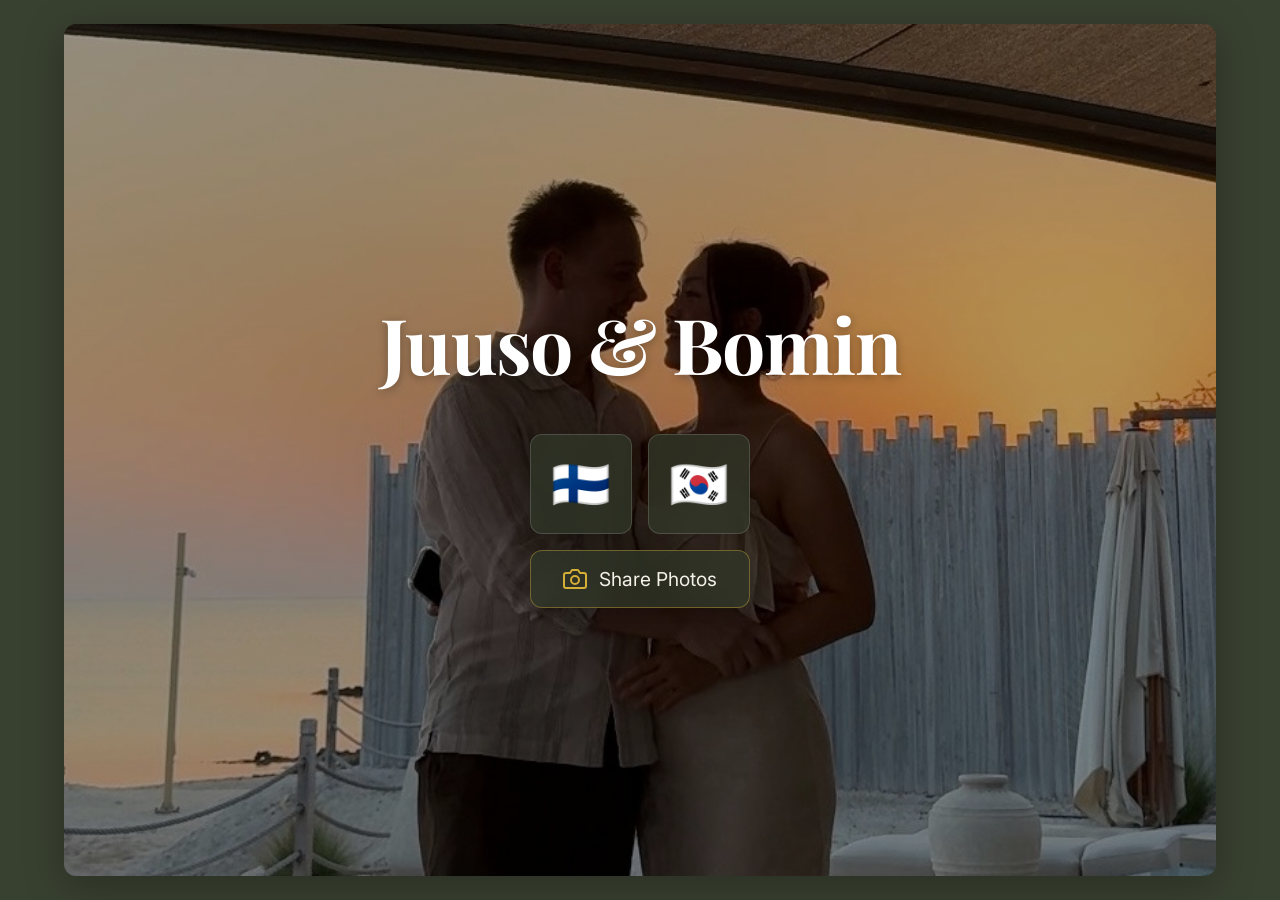
==== commit 8f892dda: "Update index.html" ====
--- a/wedding/index.html
+++ b/wedding/index.html
@@ -8,31 +8,47 @@
         @import url('https://fonts.googleapis.com/css2?family=Inter:wght@300;400;600&family=Playfair+Display:ital,wght@0,400;0,600;1,400&display=swap');
 
         :root {
-            var(--bg-color): #384030; 
-            --alt-bg: #434B3A; 
+            --bg-color: #384030; 
+            --inset-bg: #303729; 
             --text-main: #F4F1EA; 
-            --text-muted: #C0C3B7; 
             --accent: #D4AF37; 
         }
 
         body {
             margin: 0;
             padding: 0;
-            background-color: #384030; /* Deep Olive */
+            background-color: var(--bg-color);
             color: var(--text-main);
             font-family: 'Inter', sans-serif;
             -webkit-font-smoothing: antialiased;
+        }
+
+        /* Exactly matches your beautifully boxed hero section */
+        .hero-wrapper {
+            height: 100vh;
+            padding: 24px; 
+            box-sizing: border-box;
+            width: 100%;
+            max-width: 1200px; 
+            margin: 0 auto;
+        }
+
+        .hero {
             display: flex;
+            flex-direction: column;
             justify-content: center;
             align-items: center;
-            min-height: 100vh;
+            height: 100%; 
+            width: 100%;
+            border-radius: 12px;
             text-align: center;
-        }
-
-        .front-door-container {
-            padding: 40px 24px;
-            max-width: 500px;
-            width: 100%;
+            padding: 0 24px;
+            box-sizing: border-box;
+            background-image: linear-gradient(rgba(0, 0, 0, 0.3), rgba(0, 0, 0, 0.3)), url('couple.jpg');
+            background-size: cover;
+            background-position: center; 
+            box-shadow: 0 10px 40px rgba(0,0,0,0.25); 
+            overflow: hidden;
             animation: fadeInUp 1s ease-out forwards;
         }
 
@@ -41,114 +57,112 @@
             to { opacity: 1; transform: translateY(0); }
         }
 
-        h1 {
+        .hero h1 {
             font-family: 'Playfair Display', serif;
-            font-size: 3.5rem;
-            font-weight: 400;
-            margin: 0 0 8px 0;
-            color: var(--text-main);
+            font-size: 4.8rem; 
             letter-spacing: -0.02em;
+            margin: 0 0 40px 0; /* Pushes the buttons down slightly */
+            color: #FFFFFF; 
+            text-shadow: 0 2px 10px rgba(0,0,0,0.3); 
         }
 
-        .date-location {
-            font-size: 1.1rem;
-            color: var(--text-muted);
-            margin-bottom: 48px;
-            letter-spacing: 0.05em;
+        /* Container for the buttons */
+        .actions-container {
+            display: flex;
+            flex-direction: column;
+            gap: 16px;
+            align-items: center;
         }
 
-        .divider {
-            width: 40px;
-            height: 2px;
-            background-color: var(--accent);
-            margin: 0 auto 48px auto;
+        /* Side-by-side flags */
+        .flag-row {
+            display: flex;
+            gap: 16px;
+            width: 100%;
         }
 
-        /* Elegant Menu Buttons */
-        .menu-grid {
-            display: flex;
-            flex-direction: column;
-            gap: 20px;
-        }
-
+        /* Frosted Glass Button Styling */
         .nav-btn {
             display: flex;
             align-items: center;
             justify-content: center;
-            background-color: var(--alt-bg);
+            background-color: rgba(48, 55, 41, 0.75); /* Semi-transparent olive */
+            backdrop-filter: blur(10px); /* Creates the frosted glass look */
+            -webkit-backdrop-filter: blur(10px); /* For iPhones */
             color: var(--text-main);
             text-decoration: none;
-            padding: 20px 32px;
             border-radius: 12px;
-            font-size: 1.2rem;
-            border: 1px solid rgba(212, 175, 55, 0.2);
+            border: 1px solid rgba(255, 255, 255, 0.15);
             transition: all 0.3s ease;
-            box-shadow: 0 8px 24px rgba(0,0,0,0.15);
+            box-shadow: 0 8px 24px rgba(0,0,0,0.2);
         }
 
         .nav-btn:hover {
-            background-color: #4A5340;
-            border-color: rgba(212, 175, 55, 0.6);
+            background-color: rgba(48, 55, 41, 0.95);
+            border-color: var(--accent);
             transform: translateY(-3px);
-            box-shadow: 0 12px 30px rgba(0,0,0,0.25);
+            box-shadow: 0 12px 30px rgba(0,0,0,0.3);
         }
 
-        .btn-icon {
-            font-size: 1.8rem;
-            margin-right: 16px;
+        .flag-btn {
+            flex: 1; /* Makes both flags perfectly equal width */
+            padding: 20px 0;
+            font-size: 3rem; /* Massive, clickable emojis */
+            line-height: 1.2;
         }
 
-        /* Camera Button gets a special gold accent */
         .camera-btn {
-            margin-top: 16px;
-            background-color: #303729;
+            padding: 16px 32px;
+            font-size: 1.2rem;
+            width: 100%; 
+            box-sizing: border-box;
+            gap: 12px;
+            border-color: rgba(212, 175, 55, 0.4); /* Subtle gold tint on border */
+        }
+
+        .camera-btn:hover {
             border-color: var(--accent);
         }
 
-        .camera-btn:hover {
-            background-color: #3A4332;
-            border-color: var(--accent);
-        }
-
-        .camera-btn .btn-icon {
+        .camera-btn svg {
             color: var(--accent);
         }
 
+        /* Mobile adjustments */
+        @media (max-width: 700px) {
+            .hero-wrapper { padding: 16px; } 
+            .hero h1 { font-size: 3.5rem; margin-bottom: 32px; }
+            .flag-btn { padding: 16px 0; font-size: 2.8rem; }
+        }
     </style>
 </head>
 <body>
-
-    <div class="front-door-container">
-        <h1>Juuso & Bomin</h1>
-        <div class="date-location">1.5.2027 • Seoul</div>
-        
-        <div class="divider"></div>
-
-        <div class="menu-grid">
-            <!-- Link to the English/Finnish Invitation -->
-            <a href="en.html" class="nav-btn">
-                <span class="btn-icon">🇫🇮</span>
-                <span>Enter Invitation</span>
-            </a>
-
-            <!-- Link to the Korean Invitation -->
-            <a href="ko.html" class="nav-btn">
-                <span class="btn-icon">🇰🇷</span>
-                <span style="font-family: 'Noto Serif KR', serif;">모바일 청첩장 보기</span>
-            </a>
-
-            <!-- Link to the Upload page we are about to build -->
-            <a href="upload.html" class="nav-btn camera-btn">
-                <span class="btn-icon">
-                    <svg width="28" height="28" viewBox="0 0 24 24" fill="none" stroke="currentColor" stroke-width="1.5" stroke-linecap="round" stroke-linejoin="round">
+    <div class="hero-wrapper">
+        <section class="hero">
+            <h1>Juuso & Bomin</h1>
+            
+            <div class="actions-container">
+                <div class="flag-row">
+                    <!-- Finnish Flag links to en.html -->
+                    <a href="en.html" class="nav-btn flag-btn" aria-label="English / Finnish">
+                        🇫🇮
+                    </a>
+                    <!-- Korean Flag links to ko.html -->
+                    <a href="ko.html" class="nav-btn flag-btn" aria-label="Korean">
+                        🇰🇷
+                    </a>
+                </div>
+                
+                <!-- Camera Button links to upload.html -->
+                <a href="upload.html" class="nav-btn camera-btn" aria-label="Share Photos">
+                    <svg width="24" height="24" viewBox="0 0 24 24" fill="none" stroke="currentColor" stroke-width="2" stroke-linecap="round" stroke-linejoin="round">
                         <path d="M23 19a2 2 0 0 1-2 2H3a2 2 0 0 1-2-2V8a2 2 0 0 1 2-2h4l2-3h6l2 3h4a2 2 0 0 1 2 2z"></path>
                         <circle cx="12" cy="13" r="4"></circle>
                     </svg>
-                </span>
-                <span>Share Photos</span>
-            </a>
-        </div>
+                    <span>Share Photos</span>
+                </a>
+            </div>
+        </section>
     </div>
-
 </body>
 </html>
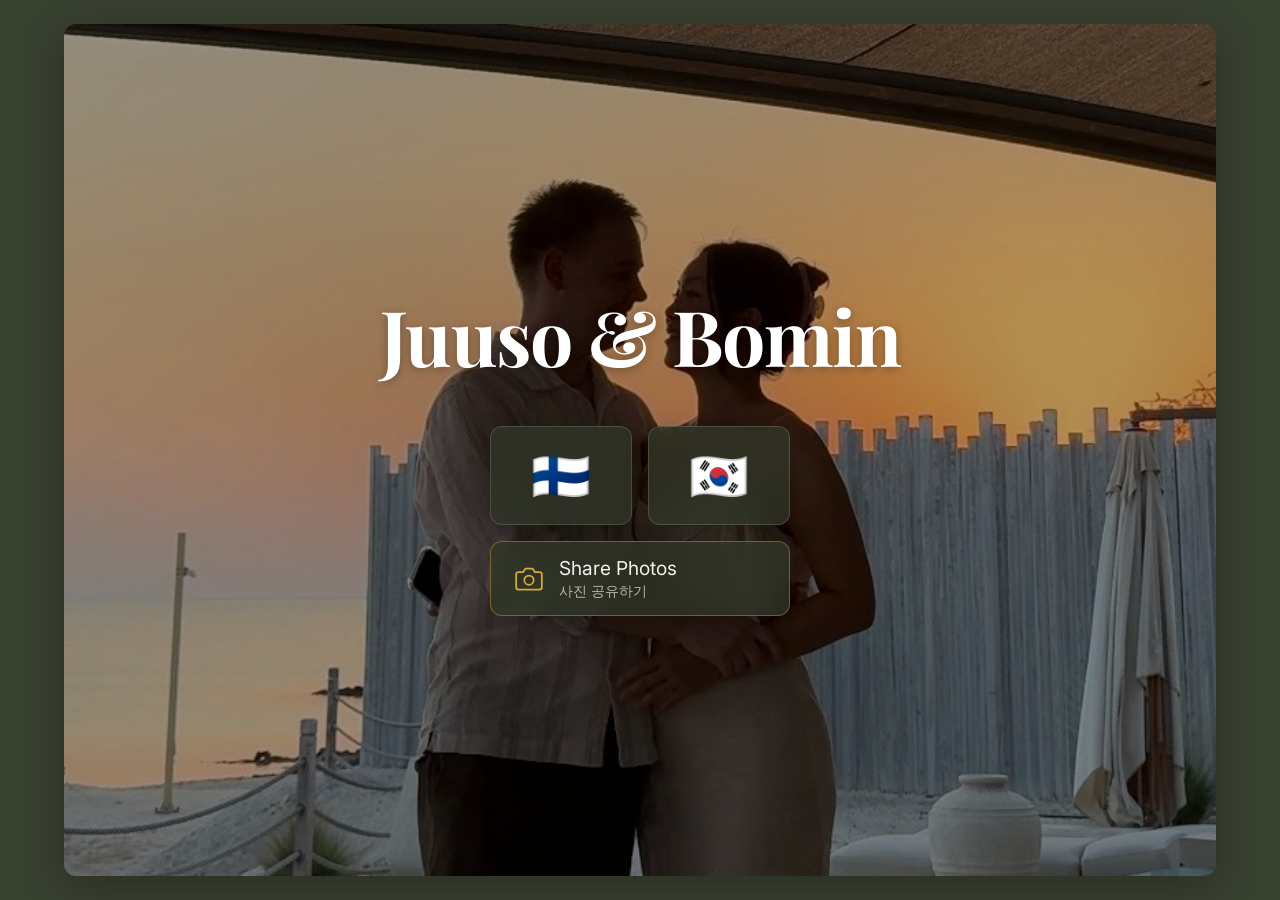
==== commit 0dcc2f09: "Update index.html" ====
--- a/wedding/index.html
+++ b/wedding/index.html
@@ -5,7 +5,8 @@
     <meta name="viewport" content="width=device-width, initial-scale=1.0">
     <title>Juuso & Bomin</title>
     <style>
-        @import url('https://fonts.googleapis.com/css2?family=Inter:wght@300;400;600&family=Playfair+Display:ital,wght@0,400;0,600;1,400&display=swap');
+        /* Imported Noto Serif KR for the elegant Korean button text */
+        @import url('https://fonts.googleapis.com/css2?family=Inter:wght@300;400;600&family=Noto+Serif+KR:wght@300;400;600&family=Playfair+Display:ital,wght@0,400;0,600;1,400&display=swap');
 
         :root {
             --bg-color: #384030; 
@@ -61,7 +62,7 @@
             font-family: 'Playfair Display', serif;
             font-size: 4.8rem; 
             letter-spacing: -0.02em;
-            margin: 0 0 40px 0; /* Pushes the buttons down slightly */
+            margin: 0 0 40px 0; 
             color: #FFFFFF; 
             text-shadow: 0 2px 10px rgba(0,0,0,0.3); 
         }
@@ -72,6 +73,8 @@
             flex-direction: column;
             gap: 16px;
             align-items: center;
+            width: 100%;
+            max-width: 300px; /* Keeps the buttons neatly sized */
         }
 
         /* Side-by-side flags */
@@ -112,12 +115,12 @@
         }
 
         .camera-btn {
-            padding: 16px 32px;
-            font-size: 1.2rem;
+            padding: 14px 24px;
             width: 100%; 
             box-sizing: border-box;
-            gap: 12px;
-            border-color: rgba(212, 175, 55, 0.4); /* Subtle gold tint on border */
+            gap: 16px;
+            border-color: rgba(212, 175, 55, 0.4); 
+            justify-content: flex-start; /* Aligns contents neatly to the left inside the button */
         }
 
         .camera-btn:hover {
@@ -126,6 +129,26 @@
 
         .camera-btn svg {
             color: var(--accent);
+            flex-shrink: 0;
+        }
+
+        .btn-text-wrapper {
+            display: flex;
+            flex-direction: column;
+            text-align: left;
+        }
+
+        .btn-text-en {
+            font-size: 1.2rem;
+            font-weight: 400;
+        }
+
+        .btn-text-ko {
+            font-family: 'Noto Serif KR', serif;
+            font-size: 0.9rem;
+            font-weight: 300;
+            color: rgba(244, 241, 234, 0.7); /* Faded cream color */
+            margin-top: 2px;
         }
 
         /* Mobile adjustments */
@@ -155,11 +178,14 @@
                 
                 <!-- Camera Button links to upload.html -->
                 <a href="upload.html" class="nav-btn camera-btn" aria-label="Share Photos">
-                    <svg width="24" height="24" viewBox="0 0 24 24" fill="none" stroke="currentColor" stroke-width="2" stroke-linecap="round" stroke-linejoin="round">
+                    <svg width="28" height="28" viewBox="0 0 24 24" fill="none" stroke="currentColor" stroke-width="1.5" stroke-linecap="round" stroke-linejoin="round">
                         <path d="M23 19a2 2 0 0 1-2 2H3a2 2 0 0 1-2-2V8a2 2 0 0 1 2-2h4l2-3h6l2 3h4a2 2 0 0 1 2 2z"></path>
                         <circle cx="12" cy="13" r="4"></circle>
                     </svg>
-                    <span>Share Photos</span>
+                    <div class="btn-text-wrapper">
+                        <span class="btn-text-en">Share Photos</span>
+                        <span class="btn-text-ko">사진 공유하기</span>
+                    </div>
                 </a>
             </div>
         </section>
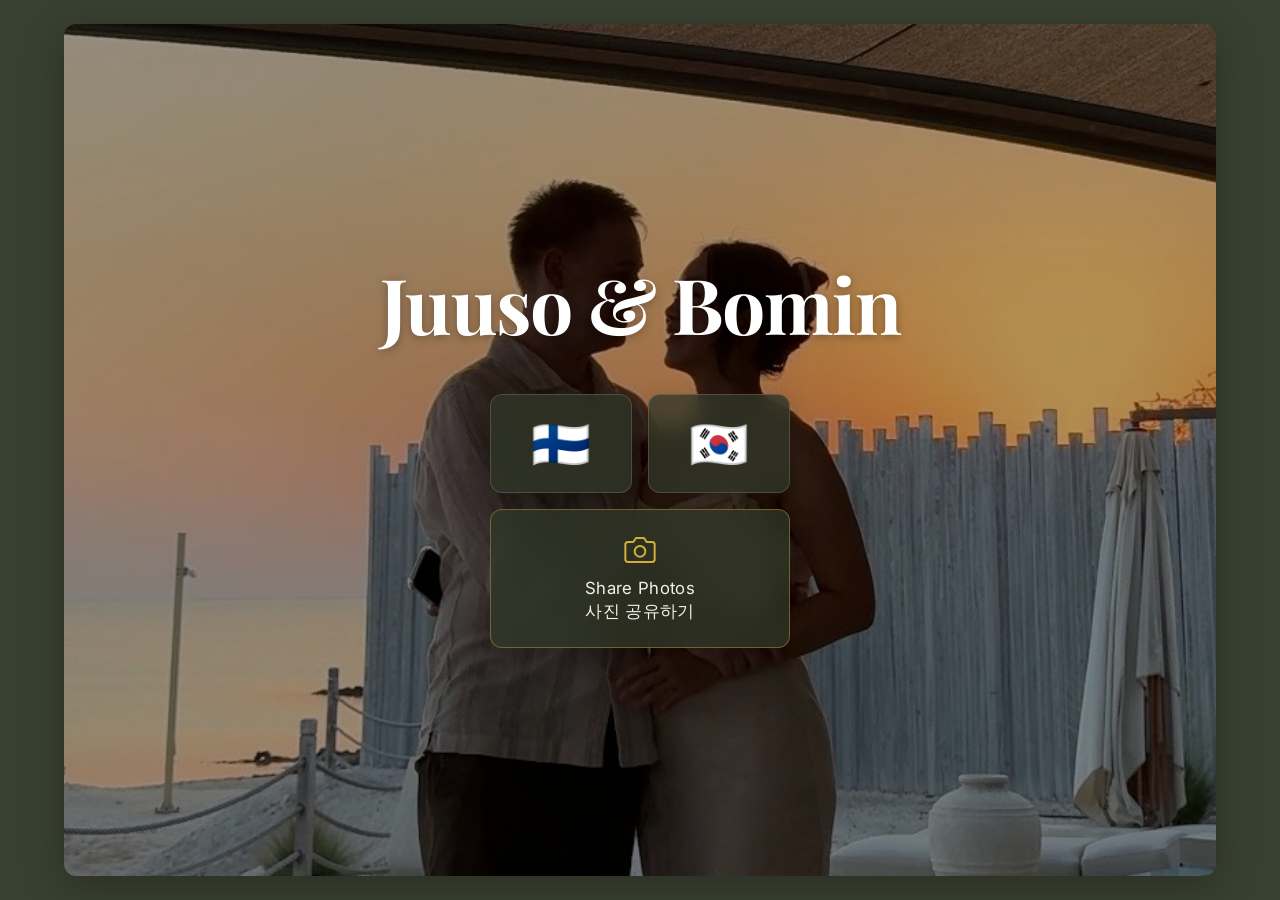
==== commit 5ca08e2d: "Update index.html" ====
--- a/wedding/index.html
+++ b/wedding/index.html
@@ -114,13 +114,15 @@
             line-height: 1.2;
         }
 
+        /* Updated Camera Button to be square/balanced with icon on top and stacked text */
         .camera-btn {
-            padding: 14px 24px;
+            flex-direction: column;
+            padding: 24px 16px;
             width: 100%; 
             box-sizing: border-box;
-            gap: 16px;
+            gap: 10px;
             border-color: rgba(212, 175, 55, 0.4); 
-            justify-content: flex-start; /* Aligns contents neatly to the left inside the button */
+            text-align: center;
         }
 
         .camera-btn:hover {
@@ -130,25 +132,24 @@
         .camera-btn svg {
             color: var(--accent);
             flex-shrink: 0;
+            margin-bottom: 2px;
         }
 
         .btn-text-wrapper {
             display: flex;
             flex-direction: column;
-            text-align: left;
+            align-items: center;
+            gap: 2px;
+            width: 100%;
         }
 
-        .btn-text-en {
-            font-size: 1.2rem;
+        /* Both English and Korean texts share identical styling as requested */
+        .btn-text-en, .btn-text-ko {
+            font-family: 'Inter', 'Noto Serif KR', sans-serif;
+            font-size: 1.05rem;
             font-weight: 400;
-        }
-
-        .btn-text-ko {
-            font-family: 'Noto Serif KR', serif;
-            font-size: 0.9rem;
-            font-weight: 300;
-            color: rgba(244, 241, 234, 0.7); /* Faded cream color */
-            margin-top: 2px;
+            color: var(--text-main);
+            letter-spacing: 0.02em;
         }
 
         /* Mobile adjustments */
@@ -178,7 +179,7 @@
                 
                 <!-- Camera Button links to upload.html -->
                 <a href="upload.html" class="nav-btn camera-btn" aria-label="Share Photos">
-                    <svg width="28" height="28" viewBox="0 0 24 24" fill="none" stroke="currentColor" stroke-width="1.5" stroke-linecap="round" stroke-linejoin="round">
+                    <svg width="32" height="32" viewBox="0 0 24 24" fill="none" stroke="currentColor" stroke-width="1.5" stroke-linecap="round" stroke-linejoin="round">
                         <path d="M23 19a2 2 0 0 1-2 2H3a2 2 0 0 1-2-2V8a2 2 0 0 1 2-2h4l2-3h6l2 3h4a2 2 0 0 1 2 2z"></path>
                         <circle cx="12" cy="13" r="4"></circle>
                     </svg>
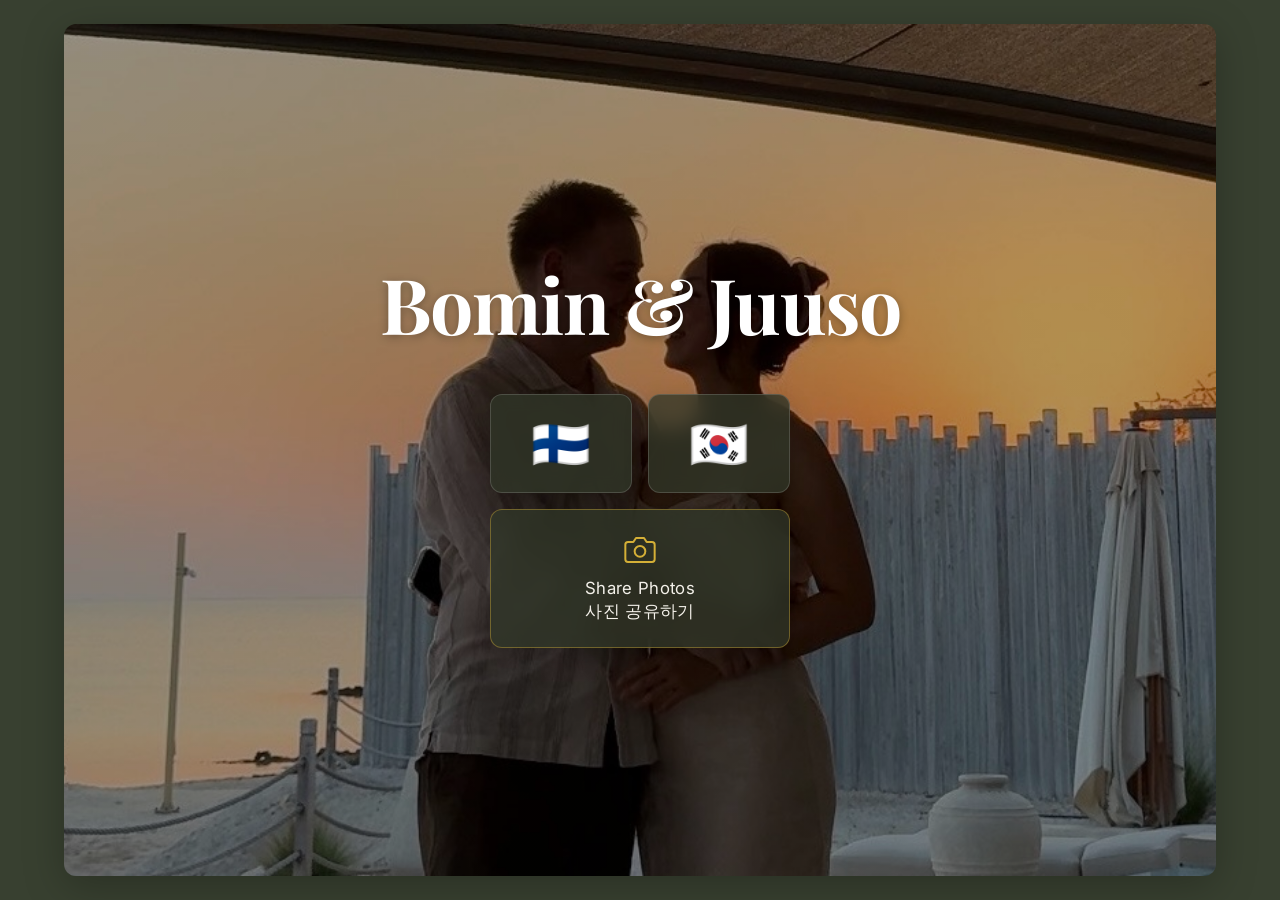
==== commit 53ccf962: "Update index.html" ====
--- a/wedding/index.html
+++ b/wedding/index.html
@@ -3,7 +3,7 @@
 <head>
     <meta charset="UTF-8">
     <meta name="viewport" content="width=device-width, initial-scale=1.0">
-    <title>Juuso & Bomin</title>
+    <title>Bomin & Juuso</title>
     <style>
         /* Imported Noto Serif KR for the elegant Korean button text */
         @import url('https://fonts.googleapis.com/css2?family=Inter:wght@300;400;600&family=Noto+Serif+KR:wght@300;400;600&family=Playfair+Display:ital,wght@0,400;0,600;1,400&display=swap');
@@ -163,7 +163,7 @@
 <body>
     <div class="hero-wrapper">
         <section class="hero">
-            <h1>Juuso & Bomin</h1>
+            <h1>Bomin & Juuso</h1>
             
             <div class="actions-container">
                 <div class="flag-row">
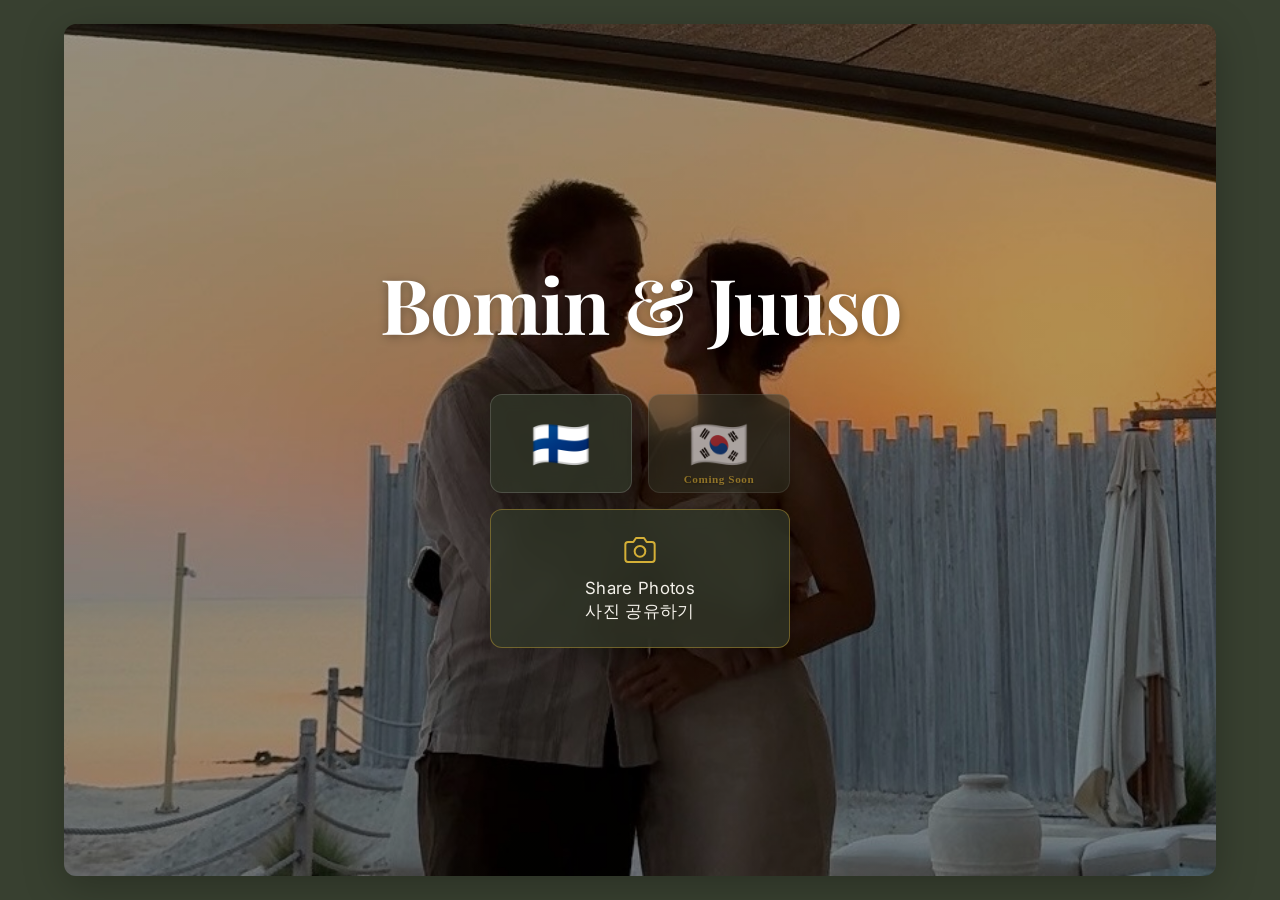
==== commit e4e880ca: "Update index.html" ====
--- a/wedding/index.html
+++ b/wedding/index.html
@@ -98,9 +98,10 @@
             border: 1px solid rgba(255, 255, 255, 0.15);
             transition: all 0.3s ease;
             box-shadow: 0 8px 24px rgba(0,0,0,0.2);
-        }
-
-        .nav-btn:hover {
+            position: relative;
+        }
+
+        .nav-btn:not(.disabled-btn):hover {
             background-color: rgba(48, 55, 41, 0.95);
             border-color: var(--accent);
             transform: translateY(-3px);
@@ -112,6 +113,28 @@
             padding: 20px 0;
             font-size: 3rem; /* Massive, clickable emojis */
             line-height: 1.2;
+        }
+        
+        /* Styling for the disabled Korean button */
+        .disabled-btn {
+            opacity: 0.6;
+            cursor: default;
+            /* Override the standard nav-btn link behavior to prevent clicking */
+            pointer-events: none;
+        }
+        
+        /* The coming soon overlay text */
+        .coming-soon-label {
+            position: absolute;
+            bottom: 6px;
+            width: 100%;
+            text-align: center;
+            font-family: 'Noto Serif KR', serif;
+            font-size: 0.7rem;
+            color: var(--accent);
+            font-weight: 600;
+            letter-spacing: 0.05em;
+            text-shadow: 0 1px 2px rgba(0,0,0,0.5);
         }
 
         /* Updated Camera Button to be square/balanced with icon on top and stacked text */
@@ -157,6 +180,7 @@
             .hero-wrapper { padding: 16px; } 
             .hero h1 { font-size: 3.5rem; margin-bottom: 32px; }
             .flag-btn { padding: 16px 0; font-size: 2.8rem; }
+            .coming-soon-label { font-size: 0.65rem; bottom: 4px; }
         }
     </style>
 </head>
@@ -171,10 +195,11 @@
                     <a href="en.html" class="nav-btn flag-btn" aria-label="English / Finnish">
                         🇫🇮
                     </a>
-                    <!-- Korean Flag links to ko.html -->
-                    <a href="ko.html" class="nav-btn flag-btn" aria-label="Korean">
+                    <!-- Korean Flag disabled for now -->
+                    <div class="nav-btn flag-btn disabled-btn" aria-label="Korean (Coming Soon)">
                         🇰🇷
-                    </a>
+                        <span class="coming-soon-label">Coming Soon</span>
+                    </div>
                 </div>
                 
                 <!-- Camera Button links to upload.html -->
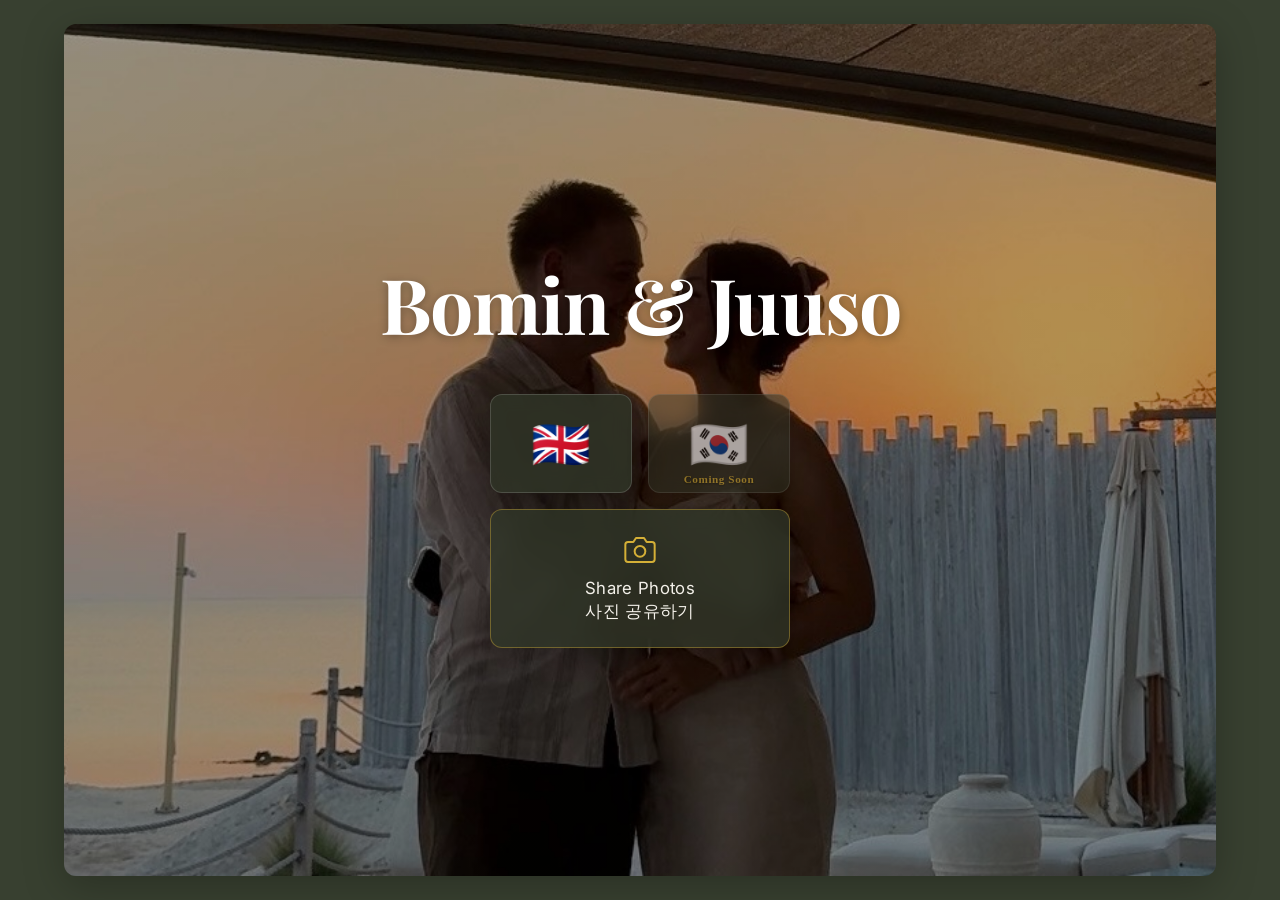
==== commit 368db755: "Update index.html" ====
--- a/wedding/index.html
+++ b/wedding/index.html
@@ -192,8 +192,8 @@
             <div class="actions-container">
                 <div class="flag-row">
                     <!-- Finnish Flag links to en.html -->
-                    <a href="en.html" class="nav-btn flag-btn" aria-label="English / Finnish">
-                        🇫🇮
+                    <a href="en.html" class="nav-btn flag-btn" aria-label="English">
+                        🇬🇧
                     </a>
                     <!-- Korean Flag disabled for now -->
                     <div class="nav-btn flag-btn disabled-btn" aria-label="Korean (Coming Soon)">
